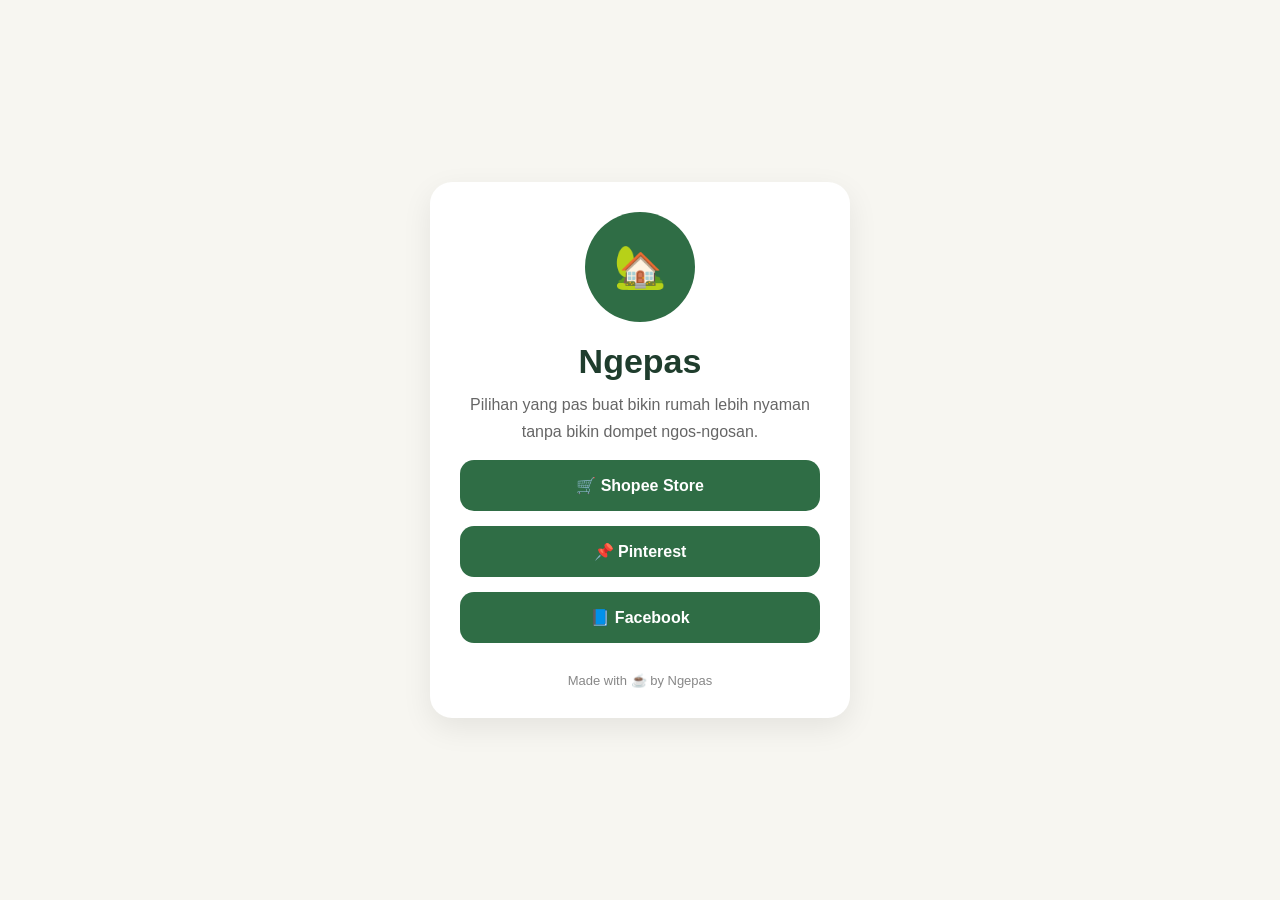
==== index.html @ 3856b137 "Create index.html" ====
<!DOCTYPE html>
<html lang="id">
<head>
<meta charset="UTF-8">
<meta name="viewport" content="width=device-width, initial-scale=1.0">
<title>Ngepas | Pilihan yang Pas</title>

<style>

*{
margin:0;
padding:0;
box-sizing:border-box;
font-family:Arial,sans-serif;
}

body{
background:#f7f6f1;
color:#1f3d2d;
display:flex;
justify-content:center;
align-items:center;
height:100vh;
}

.card{
width:92%;
max-width:420px;
background:white;
padding:30px;
border-radius:22px;
box-shadow:0 10px 30px rgba(0,0,0,.08);
text-align:center;
}

.logo{
width:110px;
height:110px;
border-radius:50%;
margin:auto;
background:#2f6d45;
display:flex;
align-items:center;
justify-content:center;
color:white;
font-size:42px;
}

h1{
margin-top:20px;
font-size:34px;
}

p{
margin-top:10px;
line-height:1.7;
color:#666;
}

.btn{
display:block;
text-decoration:none;
margin-top:15px;
padding:16px;
border-radius:14px;
font-weight:bold;
background:#2f6d45;
color:white;
transition:.2s;
}

.btn:hover{
transform:translateY(-2px);
}

.footer{
margin-top:30px;
font-size:13px;
color:#888;
}

</style>

</head>

<body>

<div class="card">

<div class="logo">
🏡
</div>

<h1>Ngepas</h1>

<p>
Pilihan yang pas buat bikin rumah lebih nyaman tanpa bikin dompet ngos-ngosan.
</p>

<a class="btn" href="#">
🛒 Shopee Store
</a>

<a class="btn" href="#">
📌 Pinterest
</a>

<a class="btn" href="#">
📘 Facebook
</a>

<div class="footer">
Made with ☕ by Ngepas
</div>

</div>

</body>
</html>
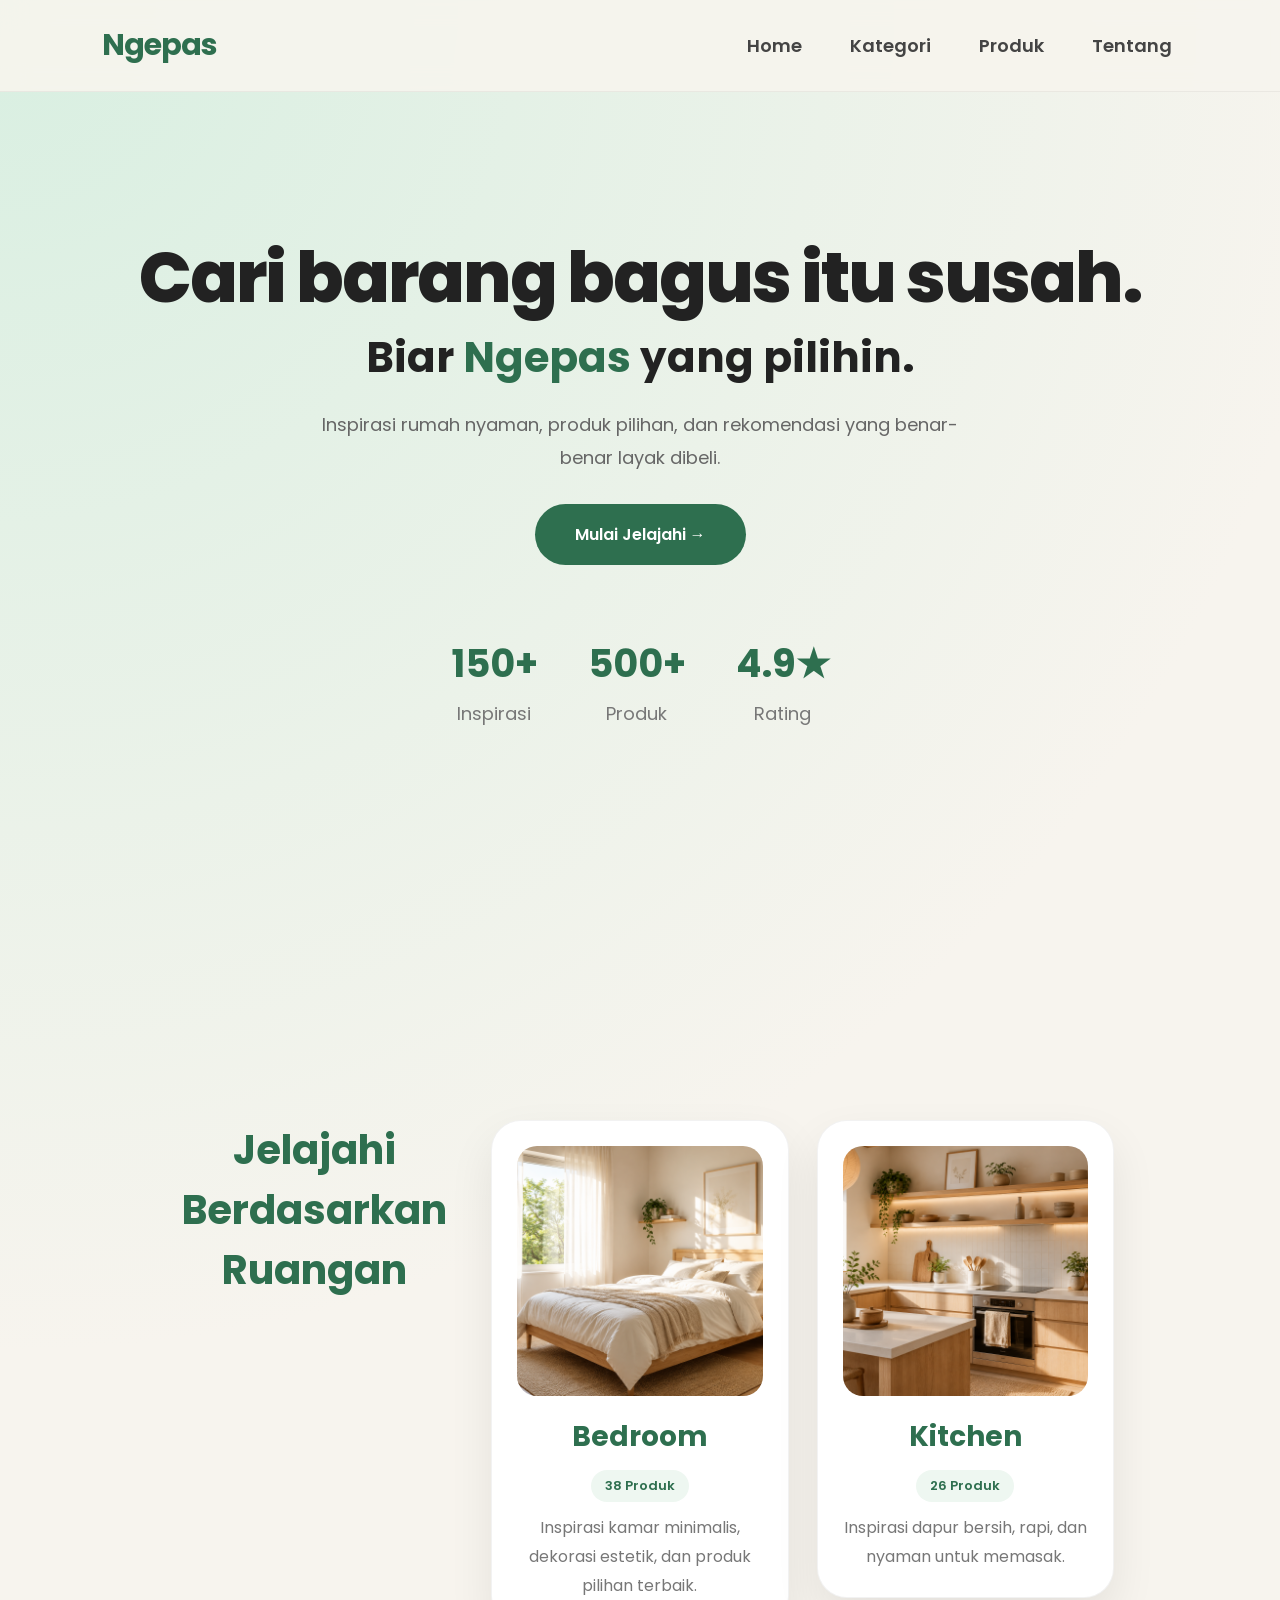
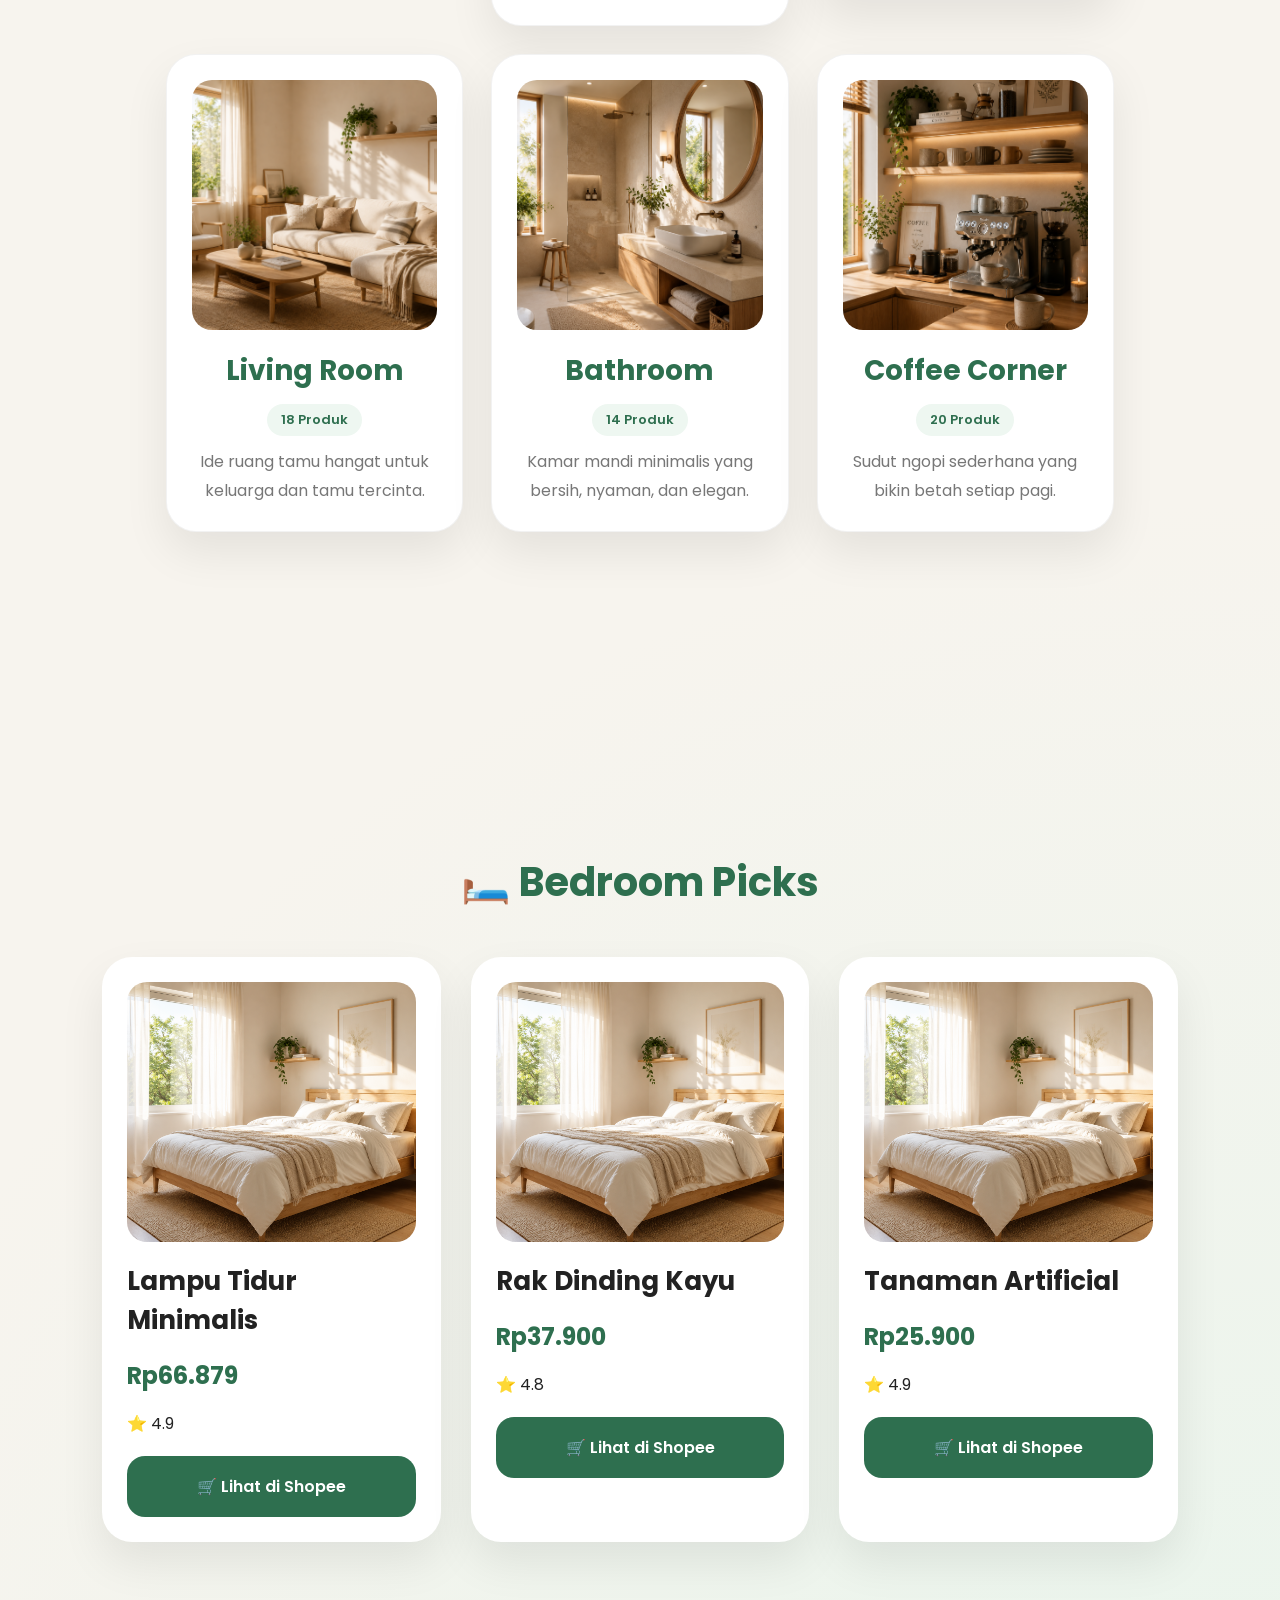
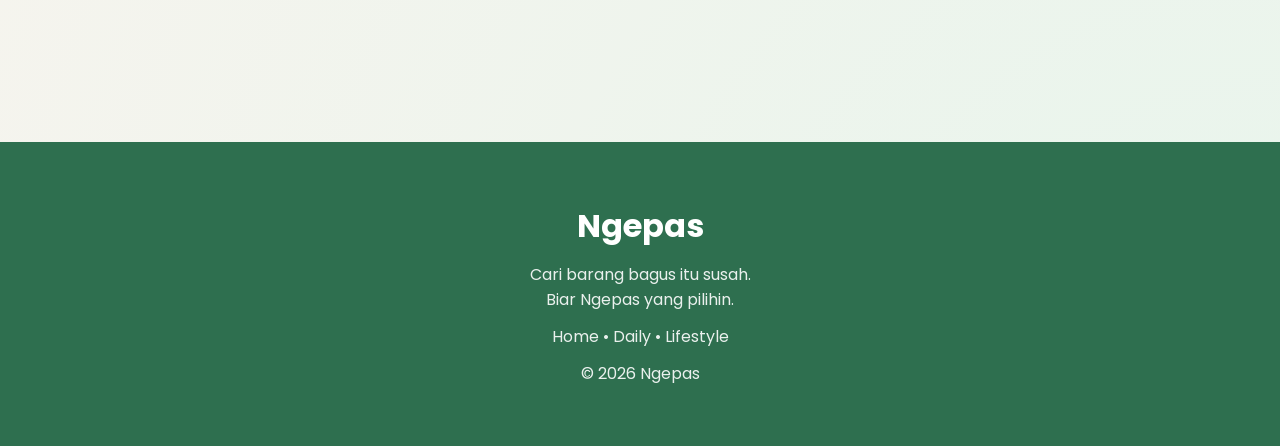
==== commit 86057fc3: "Initial commit" ====
--- a/index.html
+++ b/index.html
@@ -1,119 +1,375 @@
 <!DOCTYPE html>
 <html lang="id">
+
+<!--==================================================
+ Project : Ngepas
+ Version : 1.0
+ Status  : Checkpoint
+ Author  : Muhammad Abdul Chakim & ChatGPT
+===================================================-->
+
 <head>
-<meta charset="UTF-8">
-<meta name="viewport" content="width=device-width, initial-scale=1.0">
-<title>Ngepas | Pilihan yang Pas</title>
-
-<style>
-
-*{
-margin:0;
-padding:0;
-box-sizing:border-box;
-font-family:Arial,sans-serif;
-}
-
-body{
-background:#f7f6f1;
-color:#1f3d2d;
-display:flex;
-justify-content:center;
-align-items:center;
-height:100vh;
-}
-
-.card{
-width:92%;
-max-width:420px;
-background:white;
-padding:30px;
-border-radius:22px;
-box-shadow:0 10px 30px rgba(0,0,0,.08);
-text-align:center;
-}
-
-.logo{
-width:110px;
-height:110px;
-border-radius:50%;
-margin:auto;
-background:#2f6d45;
-display:flex;
-align-items:center;
-justify-content:center;
-color:white;
-font-size:42px;
-}
-
-h1{
-margin-top:20px;
-font-size:34px;
-}
-
-p{
-margin-top:10px;
-line-height:1.7;
-color:#666;
-}
-
-.btn{
-display:block;
-text-decoration:none;
-margin-top:15px;
-padding:16px;
-border-radius:14px;
-font-weight:bold;
-background:#2f6d45;
-color:white;
-transition:.2s;
-}
-
-.btn:hover{
-transform:translateY(-2px);
-}
-
-.footer{
-margin-top:30px;
-font-size:13px;
-color:#888;
-}
-
-</style>
+
+    <!-- Meta -->
+    <meta charset="UTF-8">
+    <meta name="viewport" content="width=device-width, initial-scale=1.0">
+
+    <!-- SEO -->
+    <meta name="description"
+        content="Inspirasi rumah nyaman, produk pilihan, dan rekomendasi terbaik untuk Home, Daily & Lifestyle.">
+
+    <meta name="theme-color" content="#2E6F4F">
+
+    <title>Ngepas | Home • Daily • Lifestyle</title>
+
+    <!-- Google Font -->
+    <link rel="preconnect" href="https://fonts.googleapis.com">
+
+    <link rel="preconnect" href="https://fonts.gstatic.com" crossorigin>
+
+    <link href="https://fonts.googleapis.com/css2?family=Poppins:wght@300;400;500;600;700;800&display=swap"
+        rel="stylesheet">
+
+    <!-- CSS -->
+    <link rel="stylesheet" href="style.css">
 
 </head>
 
 <body>
 
-<div class="card">
-
-<div class="logo">
-🏡
-</div>
-
-<h1>Ngepas</h1>
-
-<p>
-Pilihan yang pas buat bikin rumah lebih nyaman tanpa bikin dompet ngos-ngosan.
-</p>
-
-<a class="btn" href="#">
-🛒 Shopee Store
-</a>
-
-<a class="btn" href="#">
-📌 Pinterest
-</a>
-
-<a class="btn" href="#">
-📘 Facebook
-</a>
-
-<div class="footer">
-Made with ☕ by Ngepas
-</div>
-
-</div>
+<!--==================================================
+ HEADER
+===================================================-->
+
+<header>
+
+    <div class="logo">
+        Ngepas
+    </div>
+
+    <nav>
+
+        <a href="#">Home</a>
+
+        <a href="#preview">Kategori</a>
+
+        <a href="#bedroom-products">Produk</a>
+
+        <a href="#footer">Tentang</a>
+
+    </nav>
+
+</header>
+
+
+<!--==================================================
+ HERO
+===================================================-->
+
+<section class="hero">
+
+    <h1>
+        Cari barang bagus itu susah.
+    </h1>
+
+    <h2>
+        Biar <span>Ngepas</span> yang pilihin.
+    </h2>
+
+    <p>
+        Inspirasi rumah nyaman, produk pilihan,
+        dan rekomendasi yang benar-benar layak dibeli.
+    </p>
+
+    <a href="#preview" class="btn">
+        Mulai Jelajahi →
+    </a>
+
+
+    <!-- Stats -->
+
+    <div class="stats">
+
+        <div>
+
+            <h2>150+</h2>
+
+            <p>Inspirasi</p>
+
+        </div>
+
+        <div>
+
+            <h2>500+</h2>
+
+            <p>Produk</p>
+
+        </div>
+
+        <div>
+
+            <h2>4.9★</h2>
+
+            <p>Rating</p>
+
+        </div>
+
+    </div>
+
+</section>
+
+<!--==================================================
+ CATEGORY
+===================================================-->
+
+<section id="preview" class="preview">
+
+    <h2 class="section-title">
+        Jelajahi Berdasarkan Ruangan
+    </h2>
+
+    <!-- Bedroom -->
+
+    <a href="#bedroom-products" class="room-link">
+
+        <div class="room hidden" id="bedroom">
+
+            <img src="images/bedroom.png" alt="Bedroom Inspiration">
+
+            <h3>Bedroom</h3>
+
+            <span class="badge">38 Produk</span>
+
+            <p>
+                Inspirasi kamar minimalis,
+                dekorasi estetik,
+                dan produk pilihan terbaik.
+            </p>
+
+        </div>
+
+    </a>
+
+
+    <!-- Kitchen -->
+
+    <a href="#bedroom-products" class="room-link">
+
+        <div class="room hidden" id="kitchen">
+
+            <img src="images/kitchen.png" alt="Kitchen Inspiration">
+
+            <h3>Kitchen</h3>
+
+            <span class="badge">26 Produk</span>
+
+            <p>
+                Inspirasi dapur bersih,
+                rapi,
+                dan nyaman untuk memasak.
+            </p>
+
+        </div>
+
+    </a>
+
+
+    <!-- Living Room -->
+
+    <a href="#bedroom-products" class="room-link">
+
+        <div class="room hidden" id="livingroom">
+
+            <img src="images/livingroom.png" alt="Living Room Inspiration">
+
+            <h3>Living Room</h3>
+
+            <span class="badge">18 Produk</span>
+
+            <p>
+                Ide ruang tamu hangat
+                untuk keluarga
+                dan tamu tercinta.
+            </p>
+
+        </div>
+
+    </a>
+
+
+    <!-- Bathroom -->
+
+    <a href="#bedroom-products" class="room-link">
+
+        <div class="room hidden" id="bathroom">
+
+            <img src="images/bathroom.png" alt="Bathroom Inspiration">
+
+            <h3>Bathroom</h3>
+
+            <span class="badge">14 Produk</span>
+
+            <p>
+                Kamar mandi minimalis
+                yang bersih,
+                nyaman,
+                dan elegan.
+            </p>
+
+        </div>
+
+    </a>
+
+
+    <!-- Coffee Corner -->
+
+    <a href="#bedroom-products" class="room-link">
+
+        <div class="room hidden" id="coffee">
+
+            <img src="images/coffeecorner.png" alt="Coffee Corner Inspiration">
+
+            <h3>Coffee Corner</h3>
+
+            <span class="badge">20 Produk</span>
+
+            <p>
+                Sudut ngopi sederhana
+                yang bikin betah
+                setiap pagi.
+            </p>
+
+        </div>
+
+    </a>
+
+</section>
+<!--==================================================
+ BEDROOM PRODUCTS
+===================================================-->
+
+<section id="bedroom-products" class="products">
+
+    <h2 class="section-title">
+        🛏️ Bedroom Picks
+    </h2>
+
+    <div id="product-list">
+
+        <!-- Product 1 -->
+
+        <div class="product-card">
+
+            <img
+                src="images/bedroom.png"
+                alt="Lampu Tidur Minimalis">
+
+            <h3>Lampu Tidur Minimalis</h3>
+
+            <p class="price">
+                Rp66.879
+            </p>
+
+            <p>⭐ 4.9</p>
+
+            <a
+                href="https://shopee.co.id"
+                target="_blank"
+                class="buy-btn">
+
+                🛒 Lihat di Shopee
+
+            </a>
+
+        </div>
+
+
+        <!-- Product 2 -->
+
+        <div class="product-card">
+
+            <img
+                src="images/bedroom.png"
+                alt="Rak Dinding Kayu">
+
+            <h3>Rak Dinding Kayu</h3>
+
+            <p class="price">
+                Rp37.900
+            </p>
+
+            <p>⭐ 4.8</p>
+
+            <a
+                href="https://shopee.co.id"
+                target="_blank"
+                class="buy-btn">
+
+                🛒 Lihat di Shopee
+
+            </a>
+
+        </div>
+
+
+        <!-- Product 3 -->
+
+        <div class="product-card">
+
+            <img
+                src="images/bedroom.png"
+                alt="Tanaman Artificial">
+
+            <h3>Tanaman Artificial</h3>
+
+            <p class="price">
+                Rp25.900
+            </p>
+
+            <p>⭐ 4.9</p>
+
+            <a
+                href="https://shopee.co.id"
+                target="_blank"
+                class="buy-btn">
+
+                🛒 Lihat di Shopee
+
+            </a>
+
+        </div>
+
+    </div>
+
+</section>
+<!--==================================================
+ FOOTER
+===================================================-->
+
+<footer id="footer">
+
+    <h2>Ngepas</h2>
+
+    <p>
+        Cari barang bagus itu susah.
+        <br>
+        Biar Ngepas yang pilihin.
+    </p>
+
+    <p>
+        Home • Daily • Lifestyle
+    </p>
+
+    <p>
+
+        © 2026 Ngepas
+
+    </p>
+
+</footer>
+
+<script src="script.js"></script>
 
 </body>
-</html>
+
+</html>
--- a/style.css
+++ b/style.css
@@ -0,0 +1,646 @@
+/*==================================================
+ NGEPAS STYLE.CSS v1.0
+ Project : Ngepas
+ Version : 1.0
+ Author  : Akim & ChatGPT
+==================================================*/
+
+
+/*==================================================
+ 1. RESET
+==================================================*/
+
+*{
+    margin:0;
+    padding:0;
+    box-sizing:border-box;
+}
+
+html{
+    scroll-behavior:smooth;
+}
+
+body{
+    overflow-x:hidden;
+    font-family:'Poppins',sans-serif;
+    color:#222;
+    background:#F7F4EE;
+
+    background-image:
+    radial-gradient(circle at top left,#d8efe1 0%,transparent 35%),
+    radial-gradient(circle at bottom right,#e7f5ec 0%,transparent 40%);
+}
+
+
+/*==================================================
+ 2. GLOBAL
+==================================================*/
+
+img{
+    display:block;
+    max-width:100%;
+}
+
+section{
+    padding:80px 8%;
+}
+
+.section-title{
+
+    margin-bottom:45px;
+
+    text-align:center;
+
+    font-size:40px;
+
+    color:#2E6F4F;
+
+}
+
+a{
+    text-decoration:none;
+    transition:.3s ease;
+}
+
+
+/*==================================================
+ 3. HEADER
+==================================================*/
+
+header{
+
+    position:fixed;
+
+    top:0;
+    left:0;
+
+    display:flex;
+    justify-content:space-between;
+    align-items:center;
+
+    width:100%;
+
+    min-height:82px;
+
+    padding:22px 8%;
+
+    gap:20px;
+
+    background:rgba(247,244,238,.90);
+
+    backdrop-filter:blur(12px);
+
+    border-bottom:1px solid rgba(0,0,0,.05);
+
+    z-index:999;
+
+}
+
+.logo{
+
+    font-size:30px;
+
+    font-weight:700;
+
+    color:#2E6F4F;
+
+    letter-spacing:-1px;
+
+}
+
+nav{
+
+    display:flex;
+
+    gap:36px;
+
+    overflow-x:auto;
+
+    scrollbar-width:none;
+
+}
+
+nav::-webkit-scrollbar{
+
+    display:none;
+
+}
+
+nav a{
+
+    padding:10px 6px;
+
+    border-radius:10px;
+
+    color:#444;
+
+    font-size:18px;
+
+    font-weight:600;
+
+}
+
+nav a:hover{
+
+    color:#2E6F4F;
+
+    background:#eef7f1;
+
+}
+
+
+/*==================================================
+ 4. HERO
+==================================================*/
+
+.hero{
+
+    min-height:100vh;
+
+    display:flex;
+
+    flex-direction:column;
+
+    justify-content:center;
+
+    align-items:center;
+
+    text-align:center;
+
+    padding:170px 25px 100px;
+
+}
+
+.hero h1{
+
+    font-size:clamp(42px,8vw,70px);
+
+    font-weight:800;
+
+    line-height:1.1;
+
+    letter-spacing:-2px;
+
+}
+
+.hero h2{
+
+    margin-top:10px;
+
+    font-size:clamp(28px,5vw,42px);
+
+}
+
+.hero span{
+
+    color:#2E6F4F;
+
+}
+
+.hero p{
+
+    max-width:650px;
+
+    margin-top:20px;
+
+    font-size:18px;
+
+    line-height:1.8;
+
+    color:#666;
+
+}
+
+/*==================================================
+ 5. BUTTON
+==================================================*/
+
+.btn{
+
+    display:inline-block;
+
+    margin-top:30px;
+
+    padding:18px 40px;
+
+    border-radius:60px;
+
+    background:#2E6F4F;
+
+    color:#fff;
+
+    font-weight:600;
+
+    transition:.3s ease;
+
+}
+
+.btn:hover{
+
+    transform:translateY(-5px);
+
+    box-shadow:0 20px 40px rgba(46,111,79,.35);
+
+}
+
+.btn:active{
+
+    transform:scale(.97);
+
+}
+
+
+/*==================================================
+ 6. STATS
+==================================================*/
+
+.stats{
+
+    display:flex;
+
+    justify-content:center;
+
+    flex-wrap:wrap;
+
+    gap:50px;
+
+    margin-top:60px;
+
+}
+
+.stats h2{
+
+    font-size:38px;
+
+    color:#2E6F4F;
+
+}
+
+.stats p{
+
+    margin-top:6px;
+
+    color:#777;
+
+}
+
+
+/*==================================================
+ 7. CATEGORY
+==================================================*/
+
+#preview{
+
+    scroll-margin-top:120px;
+
+}
+
+.preview{
+
+    width:90%;
+
+    max-width:1200px;
+
+    margin:140px auto;
+
+    display:grid;
+
+    grid-template-columns:repeat(auto-fit,minmax(240px,1fr));
+
+    gap:28px;
+
+}
+
+.room-link{
+
+    display:block;
+
+    color:inherit;
+
+}
+
+
+/*==================================================
+ ROOM CARD
+==================================================*/
+
+.room{
+
+    background:#fff;
+
+    border:1px solid rgba(0,0,0,.05);
+
+    border-radius:30px;
+
+    padding:25px;
+
+    text-align:center;
+
+    cursor:pointer;
+
+    overflow:hidden;
+
+    box-shadow:0 20px 45px rgba(0,0,0,.08);
+
+    transition:.35s ease;
+
+}
+
+.room:hover{
+
+    transform:translateY(-10px);
+
+    border-color:#2E6F4F22;
+
+    box-shadow:0 30px 55px rgba(0,0,0,.12);
+
+}
+
+.room:active{
+
+    transform:scale(.98);
+
+}
+
+.room img{
+
+    width:100%;
+
+    height:250px;
+
+    object-fit:cover;
+
+    border-radius:20px;
+
+    transition:transform .35s ease;
+
+}
+
+.room:hover img{
+
+    transform:scale(1.05);
+
+}
+
+.room h3{
+
+    margin-top:20px;
+
+    font-size:28px;
+
+    color:#2E6F4F;
+
+}
+
+.room p{
+
+    max-width:280px;
+
+    margin:12px auto 0;
+
+    color:#777;
+
+    line-height:1.8;
+
+}
+
+/*==================================================
+ 8. PRODUCT
+==================================================*/
+
+.products{
+
+    padding:100px 8%;
+
+}
+
+#product-list{
+
+    display:grid;
+
+    grid-template-columns:repeat(auto-fit,minmax(280px,1fr));
+
+    gap:30px;
+
+}
+
+.product-card{
+
+    background:#fff;
+
+    border-radius:30px;
+
+    padding:25px;
+
+    box-shadow:0 20px 45px rgba(0,0,0,.08);
+
+    transition:.35s ease;
+
+}
+
+.product-card:hover{
+
+    transform:translateY(-8px);
+
+    box-shadow:0 30px 55px rgba(0,0,0,.12);
+
+}
+
+.product-card img{
+
+    width:100%;
+
+    height:260px;
+
+    object-fit:cover;
+
+    border-radius:20px;
+
+}
+
+.product-card h3{
+
+    margin-top:20px;
+
+    font-size:26px;
+
+}
+
+.price{
+
+    margin:18px 0;
+
+    font-size:24px;
+
+    font-weight:700;
+
+    color:#2E6F4F;
+
+}
+
+.buy-btn{
+
+    display:block;
+
+    margin-top:20px;
+
+    padding:18px;
+
+    border-radius:18px;
+
+    text-align:center;
+
+    background:#2E6F4F;
+
+    color:#fff;
+
+    font-weight:600;
+
+    transition:.3s ease;
+
+}
+
+.buy-btn:hover{
+
+    background:#24593f;
+
+    transform:translateY(-3px);
+
+}
+
+.buy-btn:active{
+
+    transform:scale(.97);
+
+}
+
+
+/*==================================================
+ 9. FOOTER
+==================================================*/
+
+footer{
+
+    margin-top:100px;
+
+    padding:60px 30px;
+
+    text-align:center;
+
+    background:#2E6F4F;
+
+    color:#fff;
+
+}
+
+footer h2{
+
+    font-size:32px;
+
+}
+
+footer p{
+
+    margin-top:12px;
+
+    opacity:.9;
+
+}
+
+
+/*==================================================
+10. ANIMATION
+==================================================*/
+
+.hidden{
+
+    opacity:0;
+
+    transform:translateY(60px);
+
+    transition:all .8s ease;
+
+}
+
+.show{
+
+    opacity:1;
+
+    transform:translateY(0);
+
+}
+
+
+/*==================================================
+11. RESPONSIVE
+==================================================*/
+
+@media(max-width:768px){
+
+    header{
+
+        padding:18px 6%;
+
+    }
+
+    .logo{
+
+        font-size:24px;
+
+    }
+
+    nav{
+
+        gap:18px;
+
+    }
+
+    nav a{
+
+        font-size:15px;
+
+    }
+
+    .hero h1{
+
+        font-size:52px;
+
+    }
+
+    .hero p{
+
+        font-size:17px;
+
+    }
+
+    .section-title{
+
+        font-size:32px;
+
+    }
+
+}
+
+/*==================================================
+ BADGE
+==================================================*/
+
+.badge{
+
+    display:inline-block;
+
+    margin-top:12px;
+
+    padding:6px 14px;
+
+    border-radius:30px;
+
+    background:#eef7f1;
+
+    color:#2E6F4F;
+
+    font-size:13px;
+
+    font-weight:600;
+
+}
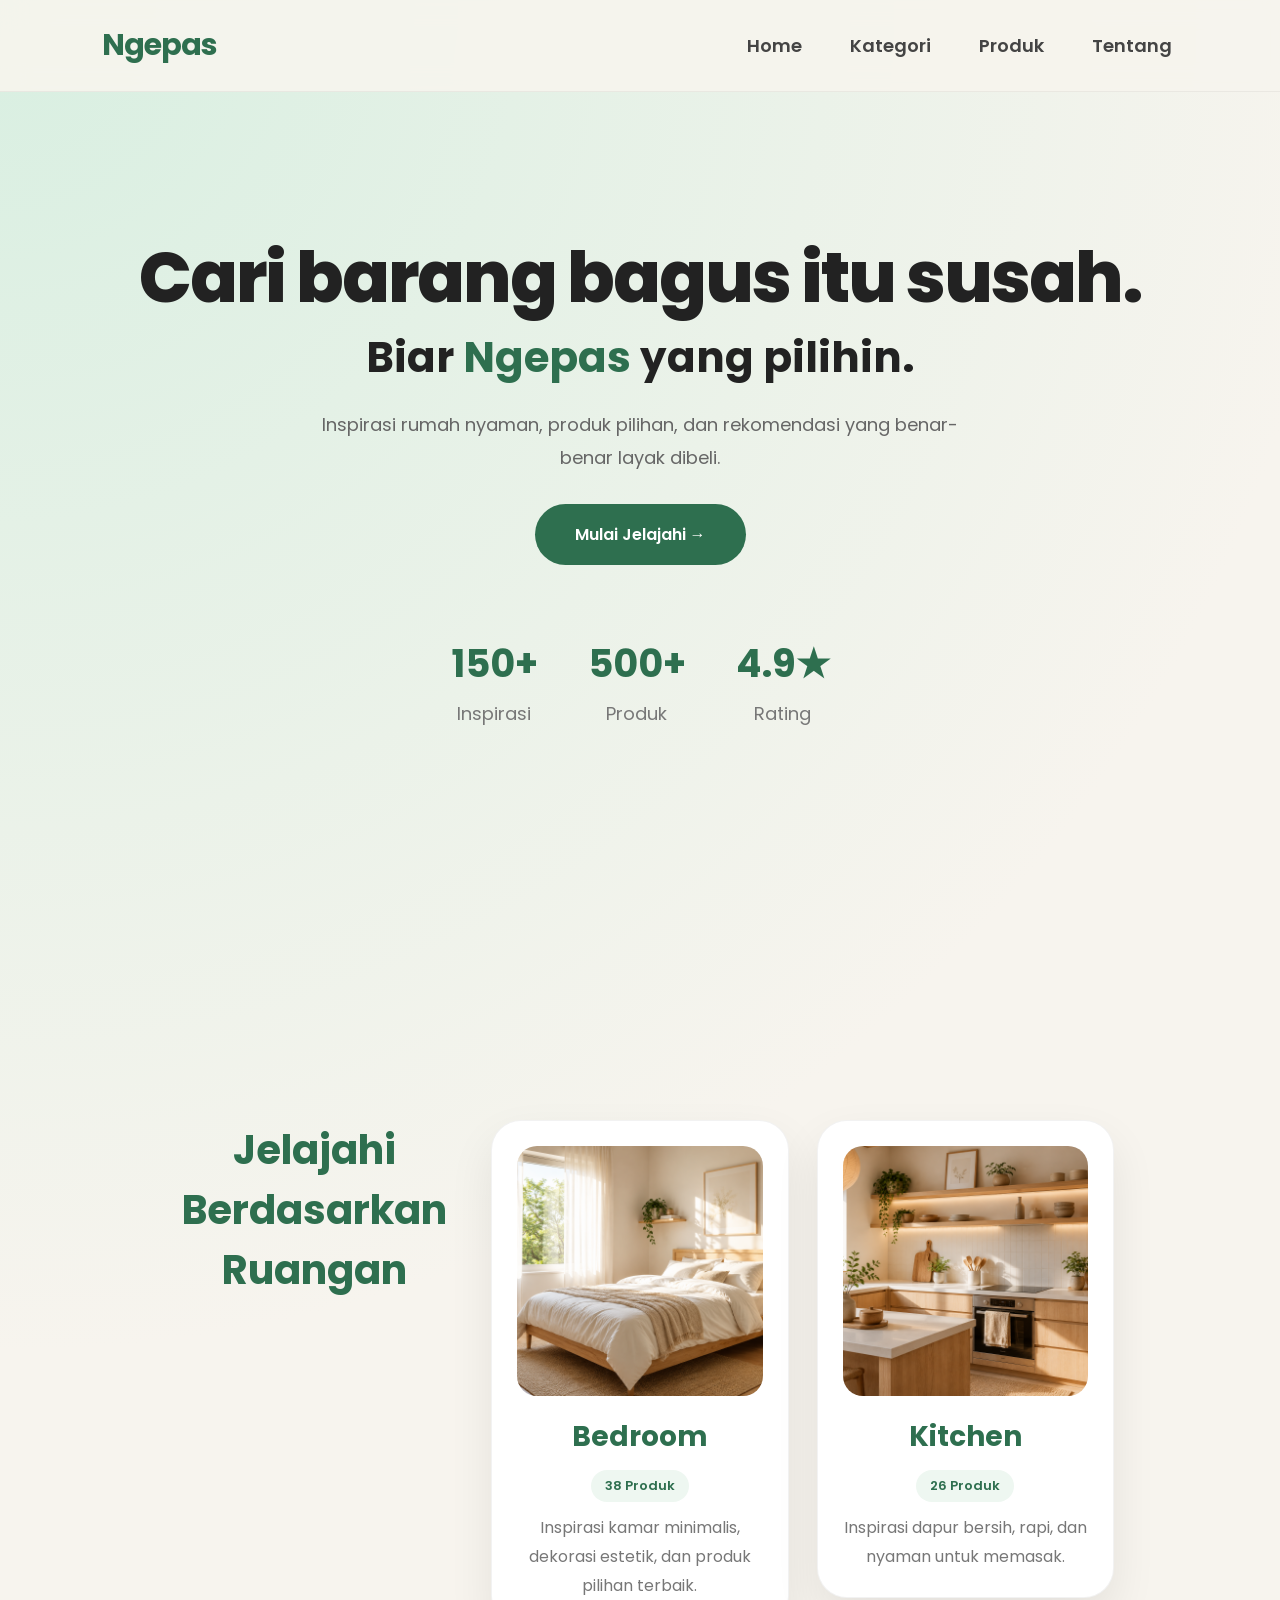
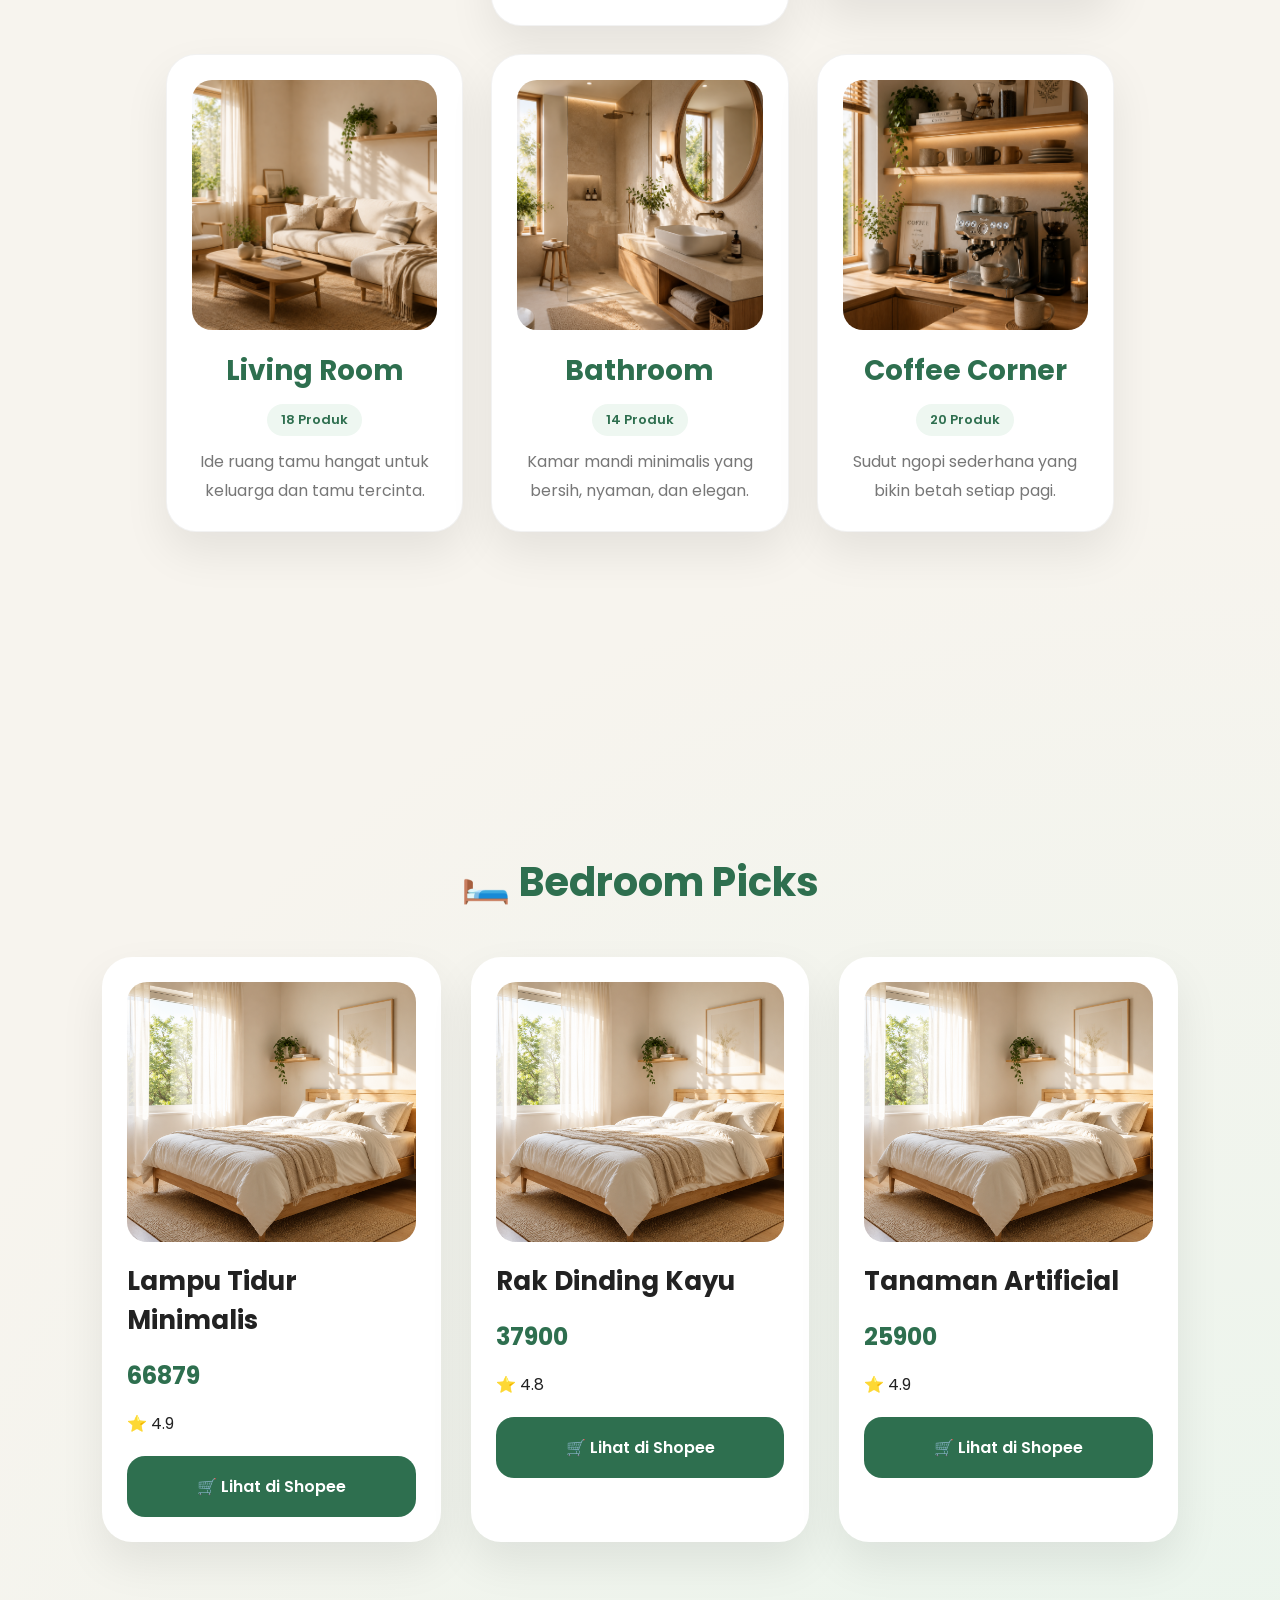
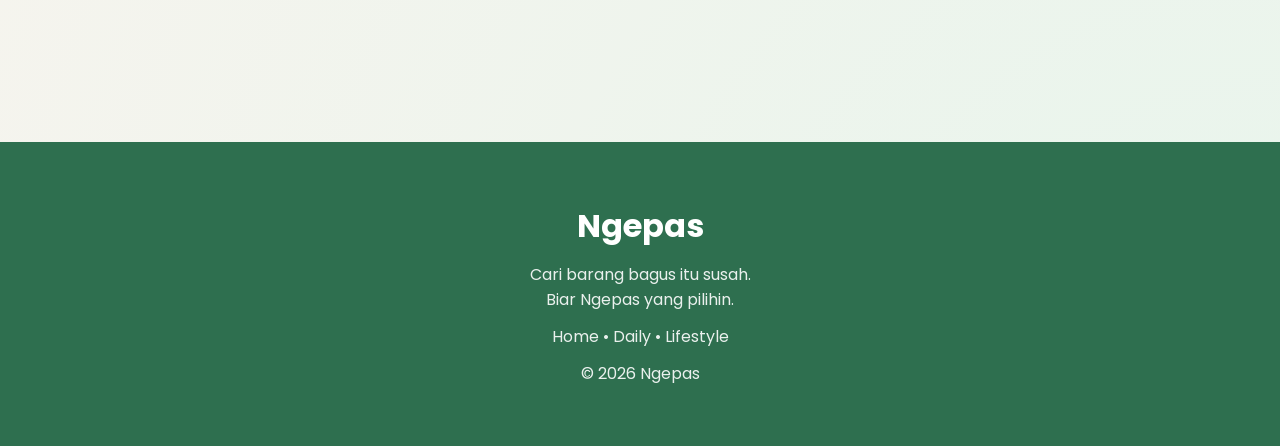
==== commit 8ffffc5a: "Dynamic product loader with JSON" ====
--- a/index.html
+++ b/index.html
@@ -245,7 +245,8 @@
 
 </section>
 <!--==================================================
- BEDROOM PRODUCTS
+ PRODUCT LIST
+ Produk dibuat otomatis dari produk.json
 ===================================================-->
 
 <section id="bedroom-products" class="products">
@@ -256,89 +257,6 @@
 
     <div id="product-list">
 
-        <!-- Product 1 -->
-
-        <div class="product-card">
-
-            <img
-                src="images/bedroom.png"
-                alt="Lampu Tidur Minimalis">
-
-            <h3>Lampu Tidur Minimalis</h3>
-
-            <p class="price">
-                Rp66.879
-            </p>
-
-            <p>⭐ 4.9</p>
-
-            <a
-                href="https://shopee.co.id"
-                target="_blank"
-                class="buy-btn">
-
-                🛒 Lihat di Shopee
-
-            </a>
-
-        </div>
-
-
-        <!-- Product 2 -->
-
-        <div class="product-card">
-
-            <img
-                src="images/bedroom.png"
-                alt="Rak Dinding Kayu">
-
-            <h3>Rak Dinding Kayu</h3>
-
-            <p class="price">
-                Rp37.900
-            </p>
-
-            <p>⭐ 4.8</p>
-
-            <a
-                href="https://shopee.co.id"
-                target="_blank"
-                class="buy-btn">
-
-                🛒 Lihat di Shopee
-
-            </a>
-
-        </div>
-
-
-        <!-- Product 3 -->
-
-        <div class="product-card">
-
-            <img
-                src="images/bedroom.png"
-                alt="Tanaman Artificial">
-
-            <h3>Tanaman Artificial</h3>
-
-            <p class="price">
-                Rp25.900
-            </p>
-
-            <p>⭐ 4.9</p>
-
-            <a
-                href="https://shopee.co.id"
-                target="_blank"
-                class="buy-btn">
-
-                🛒 Lihat di Shopee
-
-            </a>
-
-        </div>
-
     </div>
 
 </section>
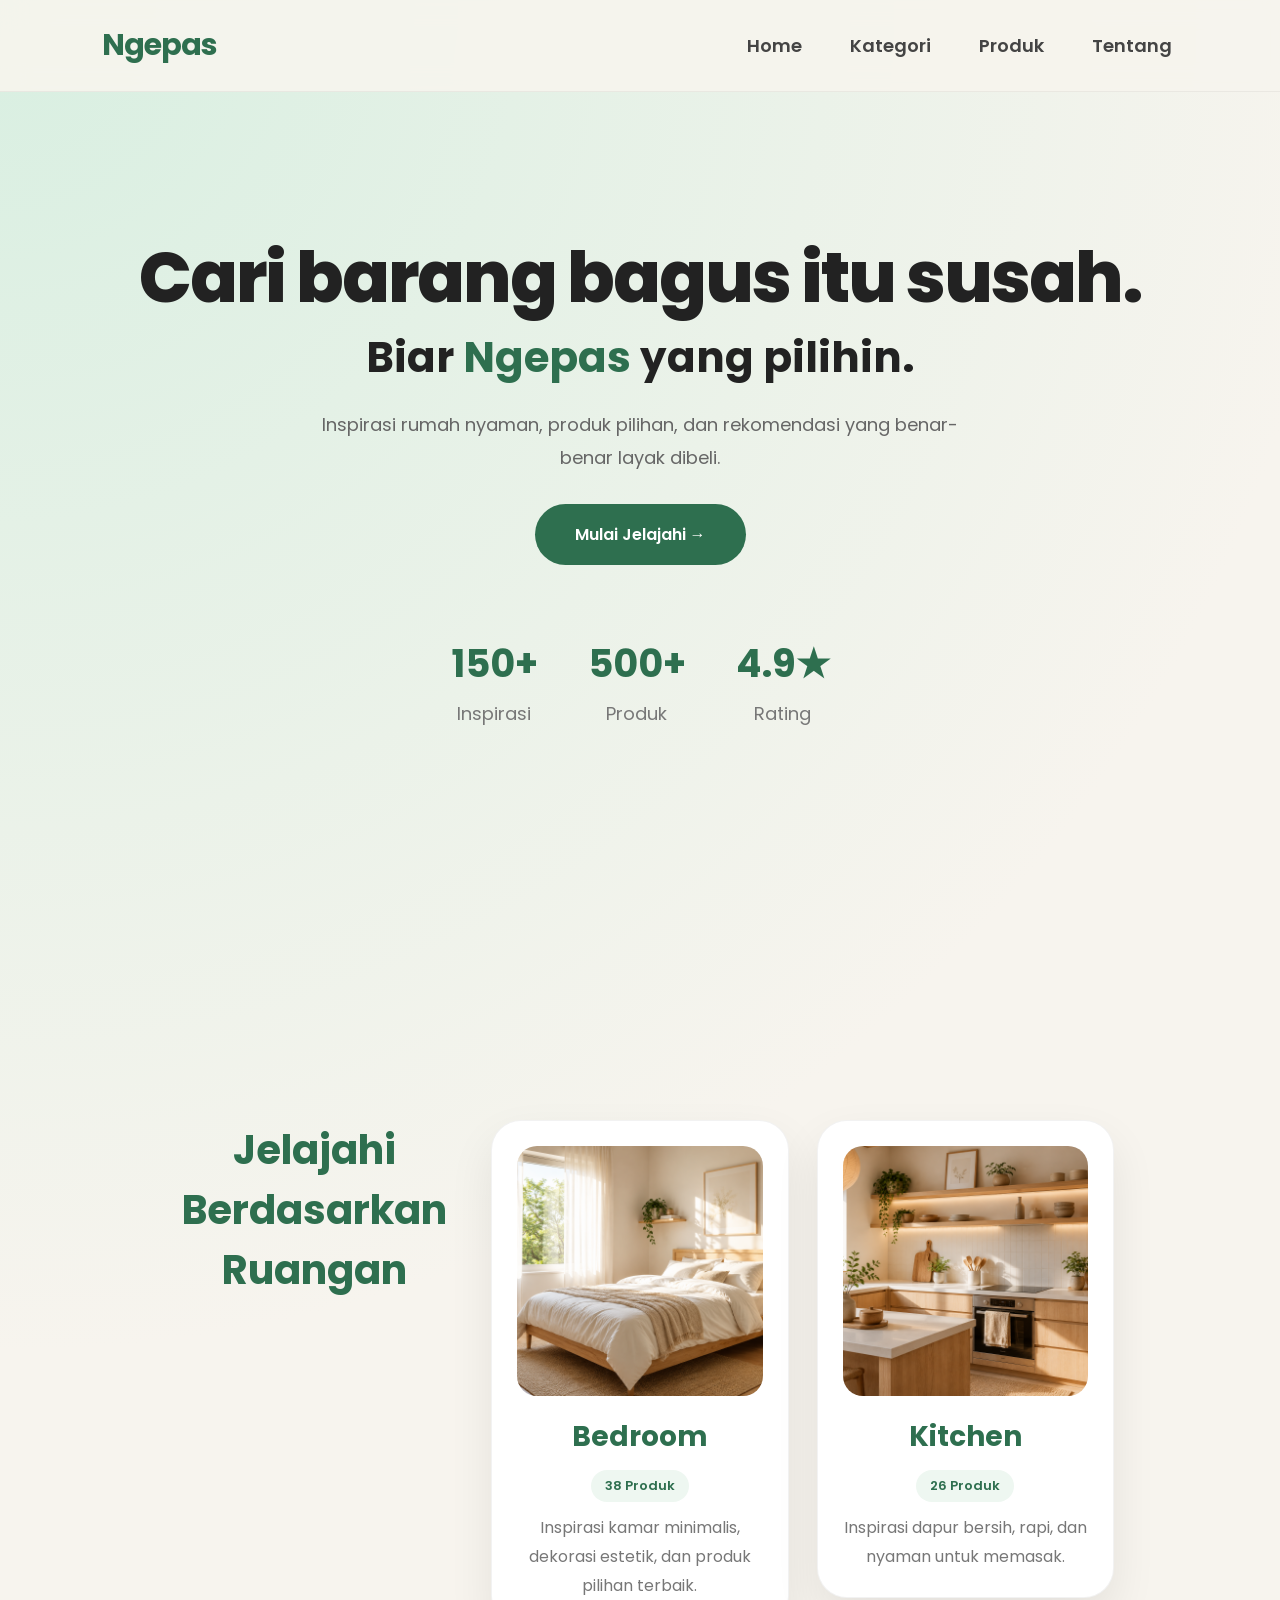
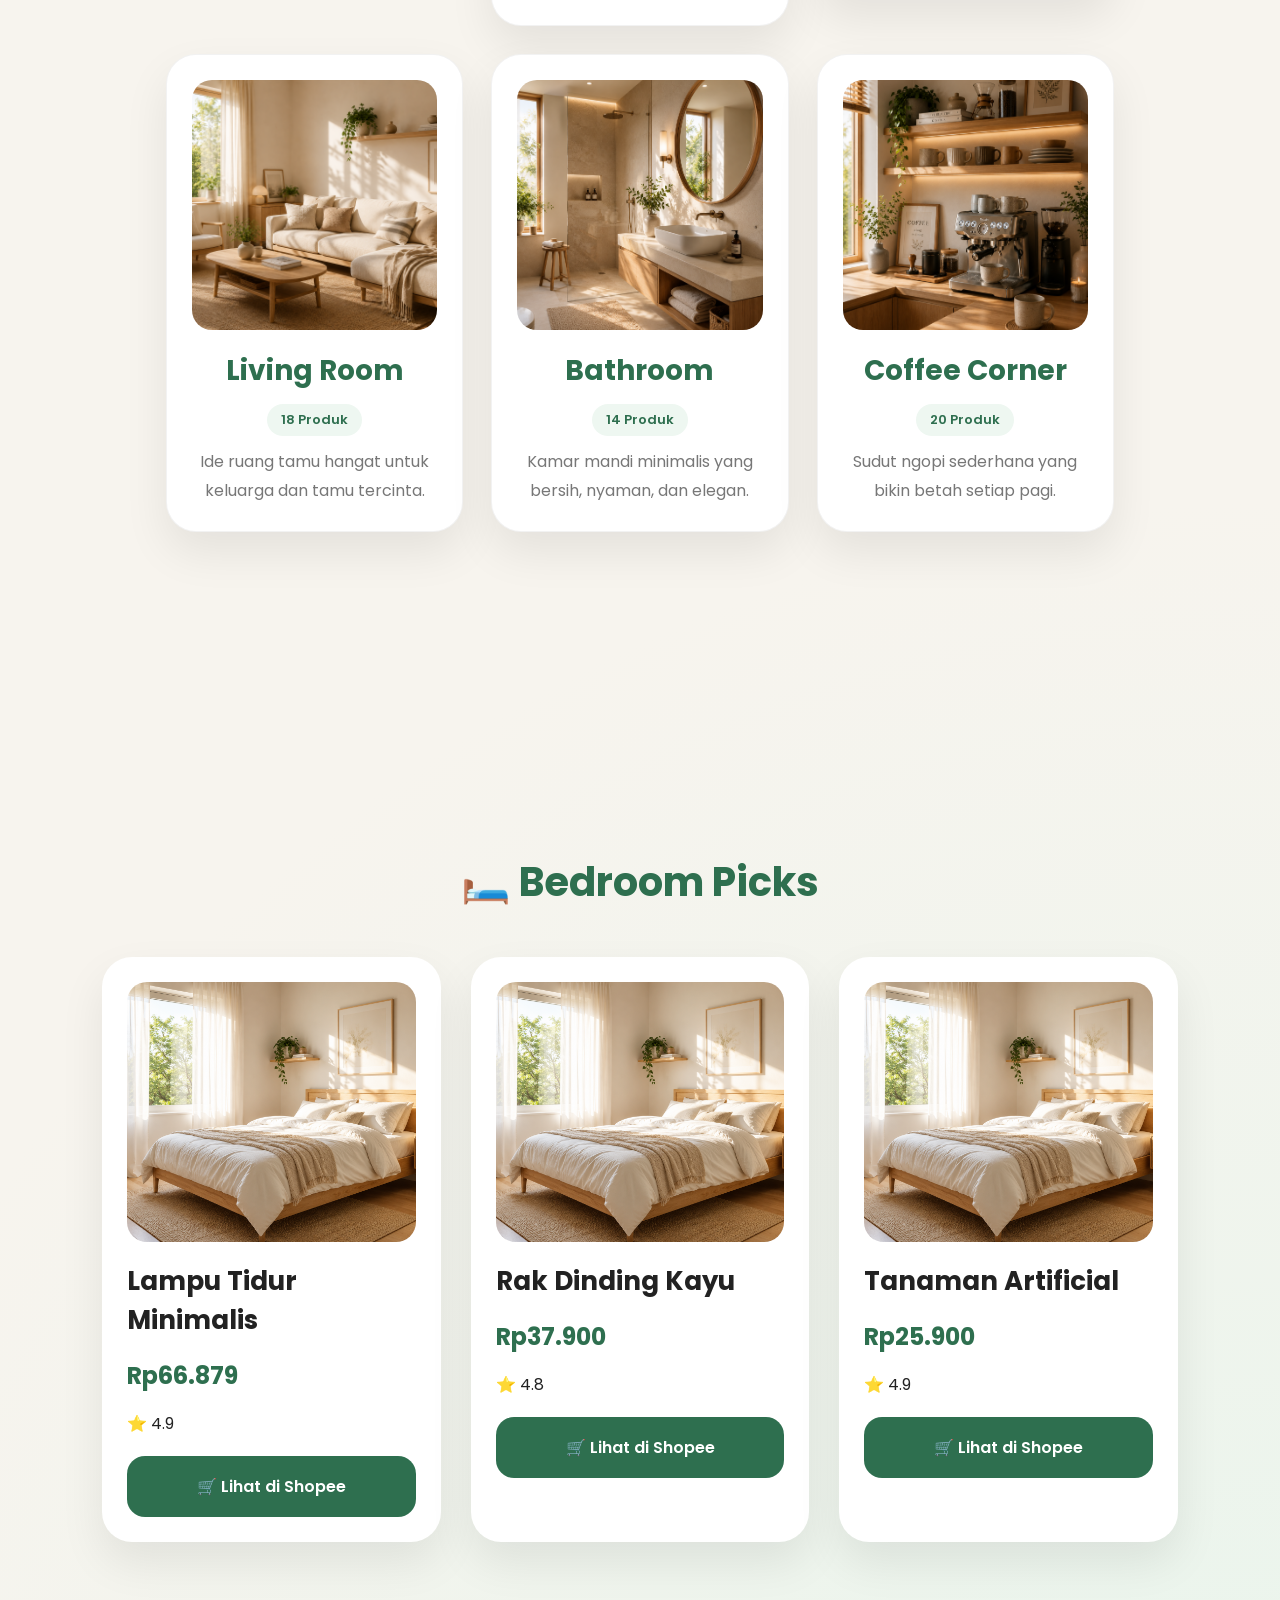
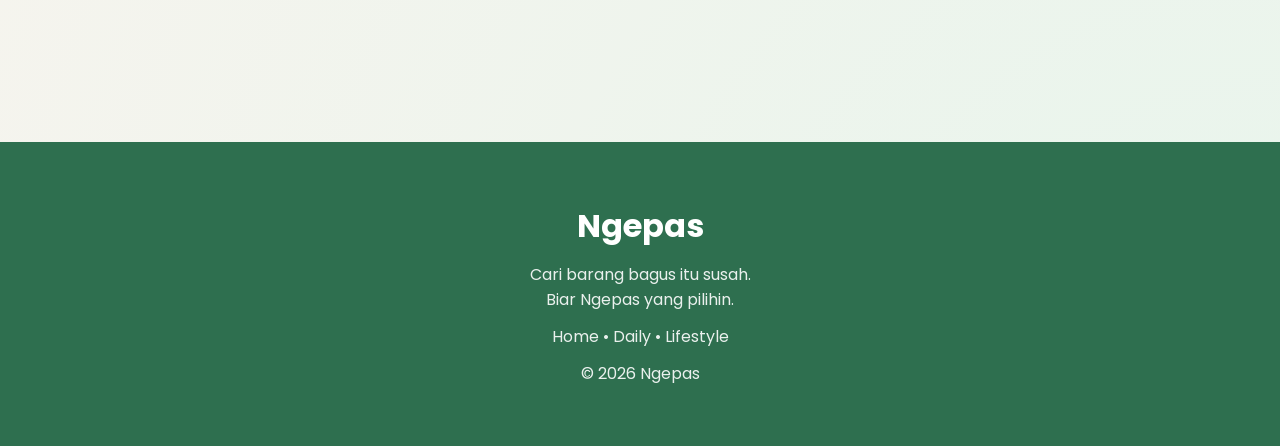
==== commit 379d0110: "refactor(css): split stylesheet into modules" ====
--- a/index.html
+++ b/index.html
@@ -31,7 +31,7 @@
         rel="stylesheet">
 
     <!-- CSS -->
-    <link rel="stylesheet" href="style.css">
+    <link rel="stylesheet" href="css/style.css">
 
 </head>
 
@@ -286,7 +286,7 @@
 
 </footer>
 
-<script src="script.js"></script>
+<script src="js/main.js"></script>
 
 </body>
 
--- a/css/style.css
+++ b/css/style.css
@@ -0,0 +1,656 @@
+/*==================================================
+ NGEPAS STYLE.CSS v1.0
+ Project : Ngepas
+ Version : 1.0
+ Author  : Akim & ChatGPT
+==================================================*/
+
+
+/*==================================================
+ 1. RESET
+==================================================*/
+
+*{
+    margin:0;
+    padding:0;
+    box-sizing:border-box;
+}
+
+html{
+    scroll-behavior:smooth;
+}
+
+body{
+    overflow-x:hidden;
+    font-family:'Poppins',sans-serif;
+    color:#222;
+    background:#F7F4EE;
+
+    background-image:
+    radial-gradient(circle at top left,#d8efe1 0%,transparent 35%),
+    radial-gradient(circle at bottom right,#e7f5ec 0%,transparent 40%);
+}
+
+
+/*==================================================
+ 2. GLOBAL
+==================================================*/
+
+img{
+    display:block;
+    max-width:100%;
+}
+
+section{
+    padding:80px 8%;
+}
+
+.section-title{
+
+    margin-bottom:45px;
+
+    text-align:center;
+
+    font-size:40px;
+
+    color:#2E6F4F;
+
+}
+
+a{
+    text-decoration:none;
+    transition:.3s ease;
+}
+
+
+/*==================================================
+ 3. HEADER
+==================================================*/
+
+header{
+
+    position:fixed;
+
+    top:0;
+    left:0;
+
+    display:flex;
+    justify-content:space-between;
+    align-items:center;
+
+    width:100%;
+
+    min-height:82px;
+
+    padding:22px 8%;
+
+    gap:20px;
+
+    background:rgba(247,244,238,.90);
+
+    backdrop-filter:blur(12px);
+
+    border-bottom:1px solid rgba(0,0,0,.05);
+
+    z-index:999;
+
+}
+
+.logo{
+
+    font-size:30px;
+
+    font-weight:700;
+
+    color:#2E6F4F;
+
+    letter-spacing:-1px;
+
+}
+
+nav{
+
+    display:flex;
+
+    gap:36px;
+
+    overflow-x:auto;
+
+    scrollbar-width:none;
+
+}
+
+nav::-webkit-scrollbar{
+
+    display:none;
+
+}
+
+nav a{
+
+    padding:10px 6px;
+
+    border-radius:10px;
+
+    color:#444;
+
+    font-size:18px;
+
+    font-weight:600;
+
+}
+
+nav a:hover{
+
+    color:#2E6F4F;
+
+    background:#eef7f1;
+
+}
+
+
+/*==================================================
+ 4. HERO
+==================================================*/
+
+.hero{
+
+    min-height:100vh;
+
+    display:flex;
+
+    flex-direction:column;
+
+    justify-content:center;
+
+    align-items:center;
+
+    text-align:center;
+
+    padding:170px 25px 100px;
+
+}
+
+.hero h1{
+
+    font-size:clamp(42px,8vw,70px);
+
+    font-weight:800;
+
+    line-height:1.1;
+
+    letter-spacing:-2px;
+
+}
+
+.hero h2{
+
+    margin-top:10px;
+
+    font-size:clamp(28px,5vw,42px);
+
+}
+
+.hero span{
+
+    color:#2E6F4F;
+
+}
+
+.hero p{
+
+    max-width:650px;
+
+    margin-top:20px;
+
+    font-size:18px;
+
+    line-height:1.8;
+
+    color:#666;
+
+}
+
+/*==================================================
+ 5. BUTTON
+==================================================*/
+
+.btn{
+
+    display:inline-block;
+
+    margin-top:30px;
+
+    padding:18px 40px;
+
+    border-radius:60px;
+
+    background:#2E6F4F;
+
+    color:#fff;
+
+    font-weight:600;
+
+    transition:.3s ease;
+
+}
+
+.btn:hover{
+
+    transform:translateY(-5px);
+
+    box-shadow:0 20px 40px rgba(46,111,79,.35);
+
+}
+
+.btn:active{
+
+    transform:scale(.97);
+
+}
+
+
+/*==================================================
+ 6. STATS
+==================================================*/
+
+.stats{
+
+    display:flex;
+
+    justify-content:center;
+
+    flex-wrap:wrap;
+
+    gap:50px;
+
+    margin-top:60px;
+
+}
+
+.stats h2{
+
+    font-size:38px;
+
+    color:#2E6F4F;
+
+}
+
+.stats p{
+
+    margin-top:6px;
+
+    color:#777;
+
+}
+
+
+/*==================================================
+ 7. CATEGORY
+==================================================*/
+
+#preview{
+
+    scroll-margin-top:120px;
+
+}
+
+.preview{
+
+    width:90%;
+
+    max-width:1200px;
+
+    margin:140px auto;
+
+    display:grid;
+
+    grid-template-columns:repeat(auto-fit,minmax(240px,1fr));
+
+    gap:28px;
+
+}
+
+.room-link{
+
+    display:block;
+
+    color:inherit;
+
+}
+
+
+/*==================================================
+ ROOM CARD
+==================================================*/
+
+.room{
+
+    background:#fff;
+
+    border:1px solid rgba(0,0,0,.05);
+
+    border-radius:30px;
+
+    padding:25px;
+
+    text-align:center;
+
+    cursor:pointer;
+
+    overflow:hidden;
+
+    box-shadow:0 20px 45px rgba(0,0,0,.08);
+
+    transition:.35s ease;
+
+}
+
+.room:hover{
+
+    transform:translateY(-10px);
+
+    border-color:#2E6F4F22;
+
+    box-shadow:0 30px 55px rgba(0,0,0,.12);
+
+}
+
+.room:active{
+
+    transform:scale(.98);
+
+}
+
+.room img{
+
+    width:100%;
+
+    height:250px;
+
+    object-fit:cover;
+
+    border-radius:20px;
+
+    transition:transform .35s ease;
+
+}
+
+.room:hover img{
+
+    transform:scale(1.05);
+
+}
+
+.room h3{
+
+    margin-top:20px;
+
+    font-size:28px;
+
+    color:#2E6F4F;
+
+}
+
+.room p{
+
+    max-width:280px;
+
+    margin:12px auto 0;
+
+    color:#777;
+
+    line-height:1.8;
+
+}
+
+/*==================================================
+ 8. PRODUCT
+==================================================*/
+
+.products{
+
+    padding:100px 8%;
+
+}
+
+#product-list{
+
+    display:grid;
+
+    grid-template-columns:repeat(auto-fit,minmax(280px,1fr));
+
+    gap:30px;
+
+}
+
+.product-card{
+
+    background:#fff;
+
+    border-radius:30px;
+
+    padding:25px;
+
+    box-shadow:0 20px 45px rgba(0,0,0,.08);
+
+    transition:.35s ease;
+
+}
+
+.product-card:hover{
+
+    transform:translateY(-8px);
+
+    box-shadow:0 30px 55px rgba(0,0,0,.12);
+
+}
+
+.product-card img{
+
+    width:100%;
+
+    height:260px;
+
+    object-fit:cover;
+
+    border-radius:20px;
+
+}
+
+.product-card h3{
+
+    margin-top:20px;
+
+    font-size:26px;
+
+}
+
+.price{
+
+    margin:18px 0;
+
+    font-size:24px;
+
+    font-weight:700;
+
+    color:#2E6F4F;
+
+}
+
+.buy-btn{
+
+    display:block;
+
+    margin-top:20px;
+
+    padding:18px;
+
+    border-radius:18px;
+
+    text-align:center;
+
+    background:#2E6F4F;
+
+    color:#fff;
+
+    font-weight:600;
+
+    transition:.3s ease;
+
+}
+
+.buy-btn:hover{
+
+    background:#24593f;
+
+    transform:translateY(-3px);
+
+}
+
+.buy-btn:active{
+
+    transform:scale(.97);
+
+}
+
+
+/*==================================================
+ 9. FOOTER
+==================================================*/
+
+footer{
+
+    margin-top:100px;
+
+    padding:60px 30px;
+
+    text-align:center;
+
+    background:#2E6F4F;
+
+    color:#fff;
+
+}
+
+footer h2{
+
+    font-size:32px;
+
+}
+
+footer p{
+
+    margin-top:12px;
+
+    opacity:.9;
+
+}
+
+
+/*==================================================
+10. ANIMATION
+==================================================*/
+
+.hidden{
+
+    opacity:0;
+
+    transform:translateY(60px);
+
+    transition:all .8s ease;
+
+}
+
+.show{
+
+    opacity:1;
+
+    transform:translateY(0);
+
+}
+
+
+/*==================================================
+11. RESPONSIVE
+==================================================*/
+
+@media(max-width:768px){
+
+    header{
+
+        padding:18px 6%;
+
+    }
+
+    .logo{
+
+        font-size:24px;
+
+    }
+
+    nav{
+
+        gap:18px;
+
+    }
+
+    nav a{
+
+        font-size:15px;
+
+    }
+
+    .hero h1{
+
+        font-size:52px;
+
+    }
+
+    .hero p{
+
+        font-size:17px;
+
+    }
+
+    .section-title{
+
+        font-size:32px;
+
+    }
+
+}
+
+/*==================================================
+ BADGE
+==================================================*/
+
+.badge{
+
+    display:inline-block;
+
+    margin-top:12px;
+
+    padding:6px 14px;
+
+    border-radius:30px;
+
+    background:#eef7f1;
+
+    color:#2E6F4F;
+
+    font-size:13px;
+
+    font-weight:600;
+
+}
+/*==================================================
+ NGEPAS STYLE.CSS
+ Main Import File
+==================================================*/
+
+@import url("main.css");
+@import url("home.css");
+@import url("category.css");
+@import url("products.css");
+@import url("responsive.css");
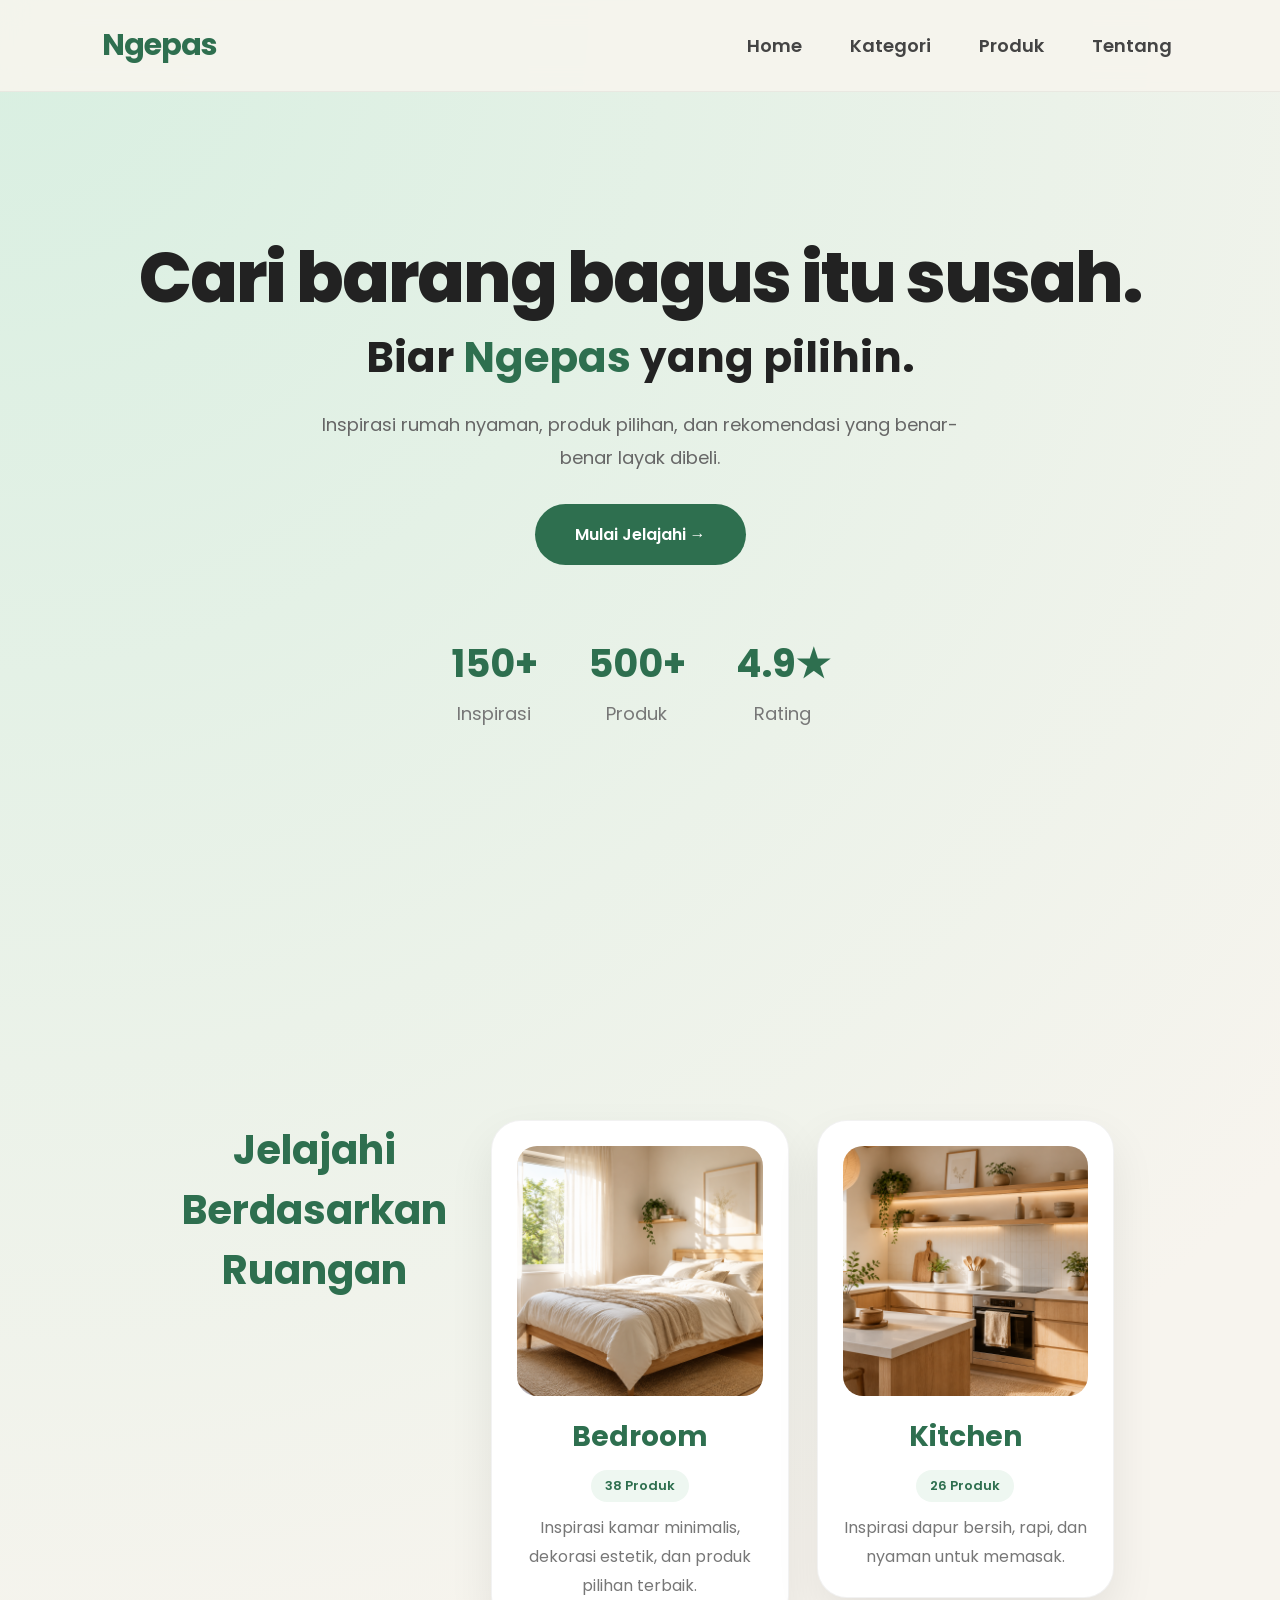
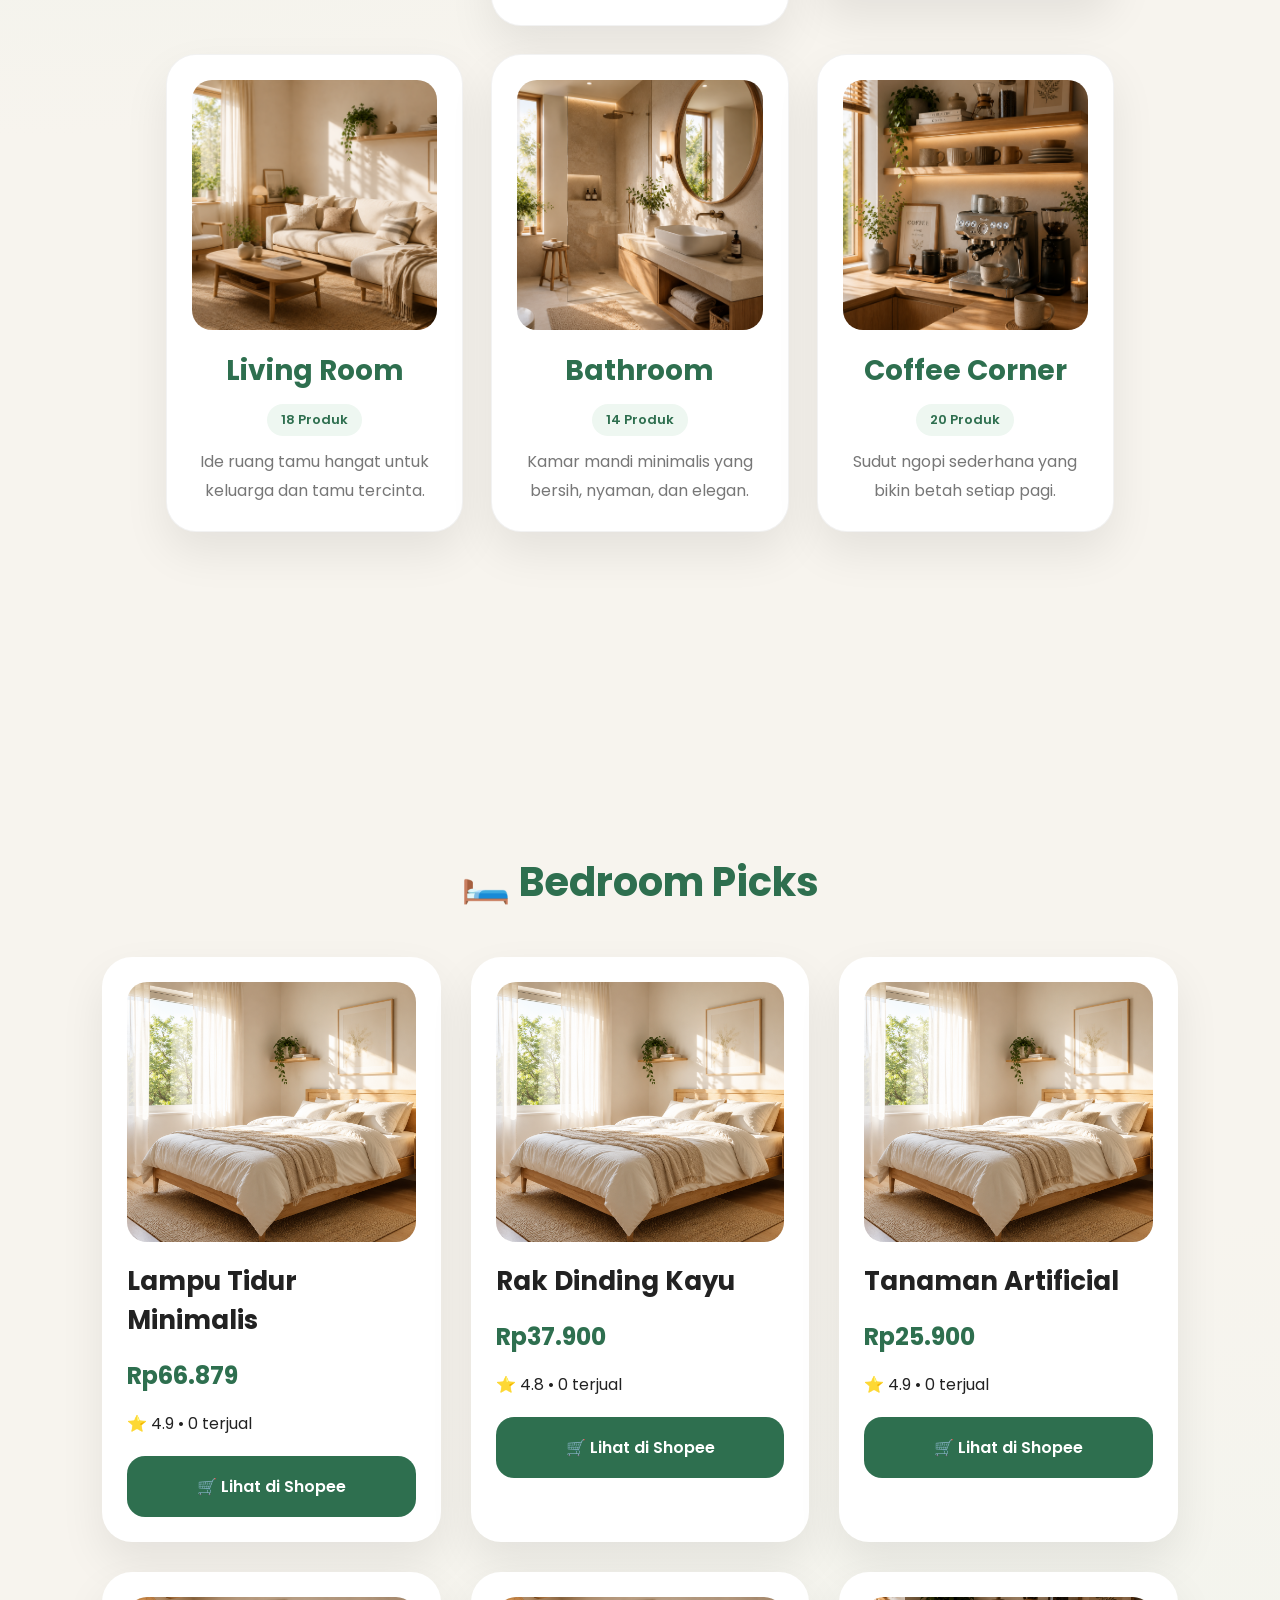
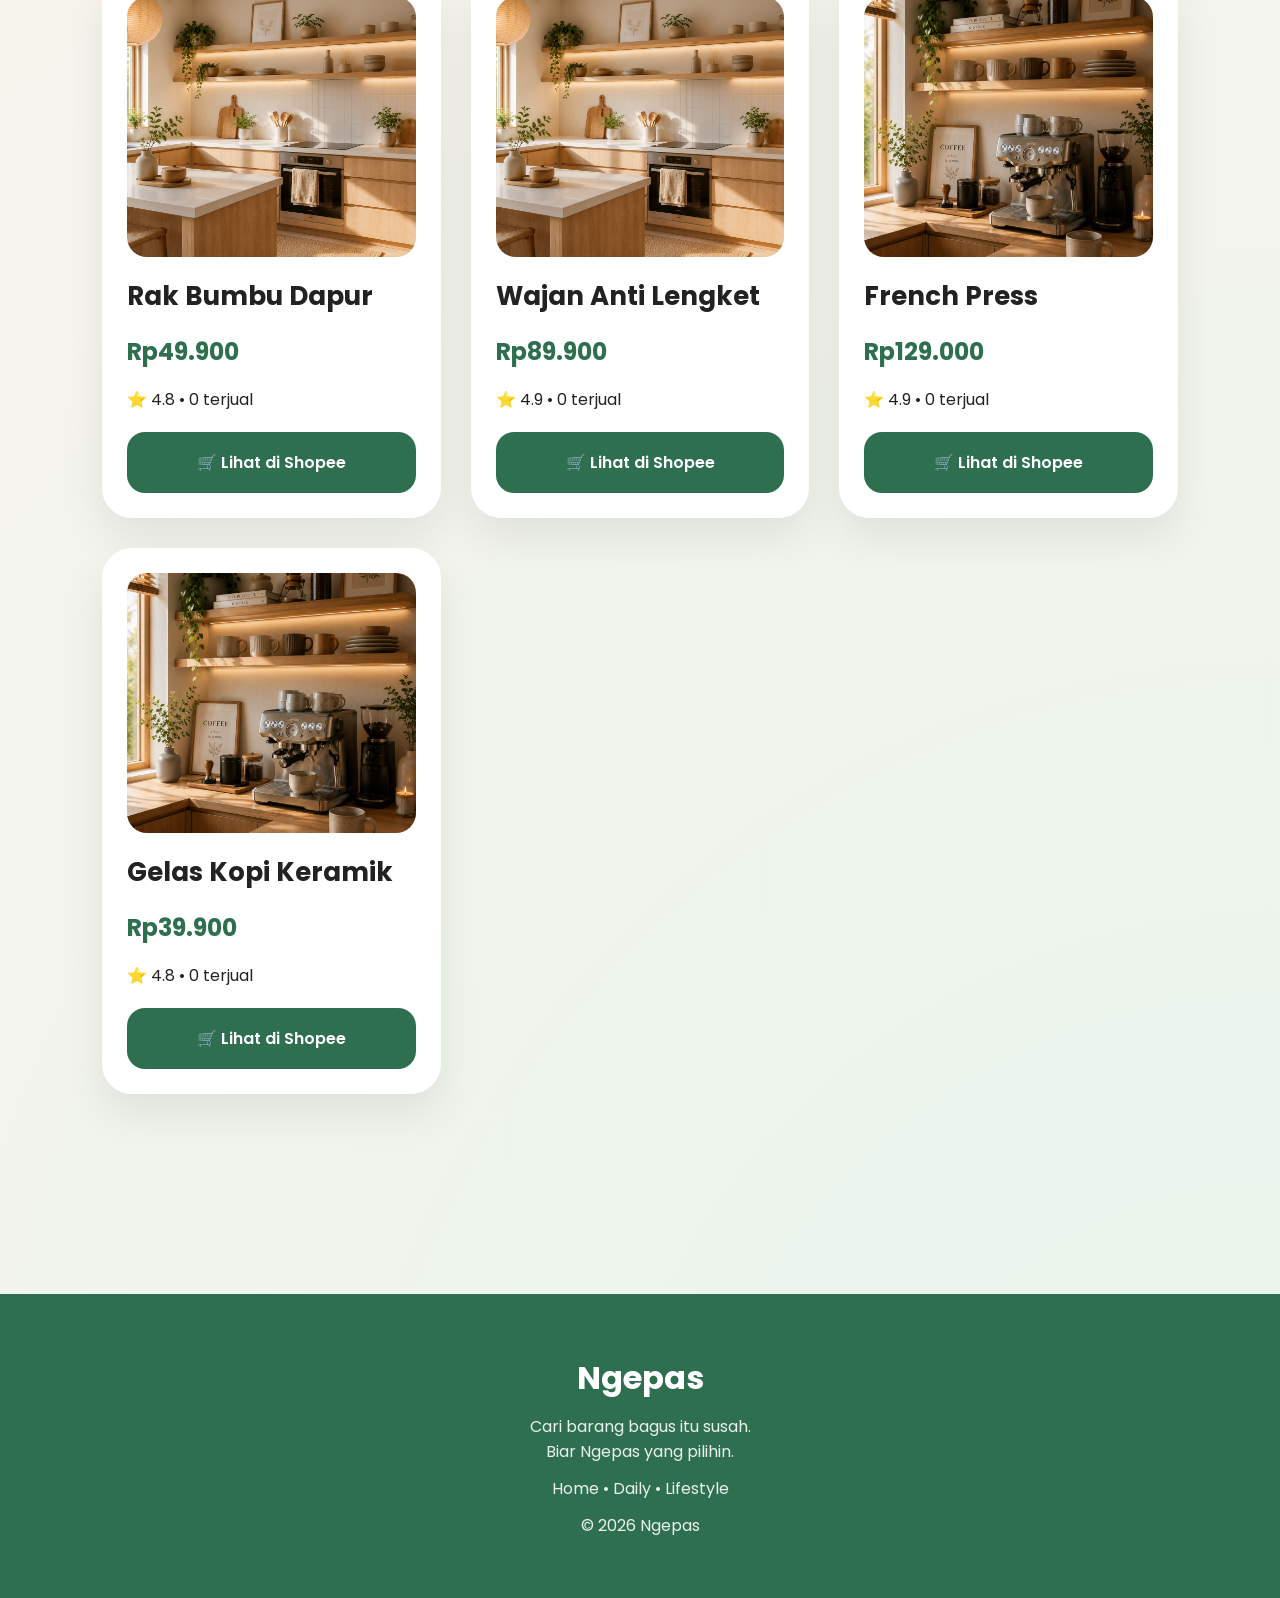
==== commit a27f2b7d: "Checkpoint 0.5 - Products Module completed" ====
--- a/index.html
+++ b/index.html
@@ -286,6 +286,8 @@
 
 </footer>
 
+<script src="js/products.js"></script>
+<script src="js/event.js"></script>
 <script src="js/main.js"></script>
 
 </body>
--- a/css/style.css
+++ b/css/style.css
@@ -5,650 +5,6 @@
  Author  : Akim & ChatGPT
 ==================================================*/
 
-
-/*==================================================
- 1. RESET
-==================================================*/
-
-*{
-    margin:0;
-    padding:0;
-    box-sizing:border-box;
-}
-
-html{
-    scroll-behavior:smooth;
-}
-
-body{
-    overflow-x:hidden;
-    font-family:'Poppins',sans-serif;
-    color:#222;
-    background:#F7F4EE;
-
-    background-image:
-    radial-gradient(circle at top left,#d8efe1 0%,transparent 35%),
-    radial-gradient(circle at bottom right,#e7f5ec 0%,transparent 40%);
-}
-
-
-/*==================================================
- 2. GLOBAL
-==================================================*/
-
-img{
-    display:block;
-    max-width:100%;
-}
-
-section{
-    padding:80px 8%;
-}
-
-.section-title{
-
-    margin-bottom:45px;
-
-    text-align:center;
-
-    font-size:40px;
-
-    color:#2E6F4F;
-
-}
-
-a{
-    text-decoration:none;
-    transition:.3s ease;
-}
-
-
-/*==================================================
- 3. HEADER
-==================================================*/
-
-header{
-
-    position:fixed;
-
-    top:0;
-    left:0;
-
-    display:flex;
-    justify-content:space-between;
-    align-items:center;
-
-    width:100%;
-
-    min-height:82px;
-
-    padding:22px 8%;
-
-    gap:20px;
-
-    background:rgba(247,244,238,.90);
-
-    backdrop-filter:blur(12px);
-
-    border-bottom:1px solid rgba(0,0,0,.05);
-
-    z-index:999;
-
-}
-
-.logo{
-
-    font-size:30px;
-
-    font-weight:700;
-
-    color:#2E6F4F;
-
-    letter-spacing:-1px;
-
-}
-
-nav{
-
-    display:flex;
-
-    gap:36px;
-
-    overflow-x:auto;
-
-    scrollbar-width:none;
-
-}
-
-nav::-webkit-scrollbar{
-
-    display:none;
-
-}
-
-nav a{
-
-    padding:10px 6px;
-
-    border-radius:10px;
-
-    color:#444;
-
-    font-size:18px;
-
-    font-weight:600;
-
-}
-
-nav a:hover{
-
-    color:#2E6F4F;
-
-    background:#eef7f1;
-
-}
-
-
-/*==================================================
- 4. HERO
-==================================================*/
-
-.hero{
-
-    min-height:100vh;
-
-    display:flex;
-
-    flex-direction:column;
-
-    justify-content:center;
-
-    align-items:center;
-
-    text-align:center;
-
-    padding:170px 25px 100px;
-
-}
-
-.hero h1{
-
-    font-size:clamp(42px,8vw,70px);
-
-    font-weight:800;
-
-    line-height:1.1;
-
-    letter-spacing:-2px;
-
-}
-
-.hero h2{
-
-    margin-top:10px;
-
-    font-size:clamp(28px,5vw,42px);
-
-}
-
-.hero span{
-
-    color:#2E6F4F;
-
-}
-
-.hero p{
-
-    max-width:650px;
-
-    margin-top:20px;
-
-    font-size:18px;
-
-    line-height:1.8;
-
-    color:#666;
-
-}
-
-/*==================================================
- 5. BUTTON
-==================================================*/
-
-.btn{
-
-    display:inline-block;
-
-    margin-top:30px;
-
-    padding:18px 40px;
-
-    border-radius:60px;
-
-    background:#2E6F4F;
-
-    color:#fff;
-
-    font-weight:600;
-
-    transition:.3s ease;
-
-}
-
-.btn:hover{
-
-    transform:translateY(-5px);
-
-    box-shadow:0 20px 40px rgba(46,111,79,.35);
-
-}
-
-.btn:active{
-
-    transform:scale(.97);
-
-}
-
-
-/*==================================================
- 6. STATS
-==================================================*/
-
-.stats{
-
-    display:flex;
-
-    justify-content:center;
-
-    flex-wrap:wrap;
-
-    gap:50px;
-
-    margin-top:60px;
-
-}
-
-.stats h2{
-
-    font-size:38px;
-
-    color:#2E6F4F;
-
-}
-
-.stats p{
-
-    margin-top:6px;
-
-    color:#777;
-
-}
-
-
-/*==================================================
- 7. CATEGORY
-==================================================*/
-
-#preview{
-
-    scroll-margin-top:120px;
-
-}
-
-.preview{
-
-    width:90%;
-
-    max-width:1200px;
-
-    margin:140px auto;
-
-    display:grid;
-
-    grid-template-columns:repeat(auto-fit,minmax(240px,1fr));
-
-    gap:28px;
-
-}
-
-.room-link{
-
-    display:block;
-
-    color:inherit;
-
-}
-
-
-/*==================================================
- ROOM CARD
-==================================================*/
-
-.room{
-
-    background:#fff;
-
-    border:1px solid rgba(0,0,0,.05);
-
-    border-radius:30px;
-
-    padding:25px;
-
-    text-align:center;
-
-    cursor:pointer;
-
-    overflow:hidden;
-
-    box-shadow:0 20px 45px rgba(0,0,0,.08);
-
-    transition:.35s ease;
-
-}
-
-.room:hover{
-
-    transform:translateY(-10px);
-
-    border-color:#2E6F4F22;
-
-    box-shadow:0 30px 55px rgba(0,0,0,.12);
-
-}
-
-.room:active{
-
-    transform:scale(.98);
-
-}
-
-.room img{
-
-    width:100%;
-
-    height:250px;
-
-    object-fit:cover;
-
-    border-radius:20px;
-
-    transition:transform .35s ease;
-
-}
-
-.room:hover img{
-
-    transform:scale(1.05);
-
-}
-
-.room h3{
-
-    margin-top:20px;
-
-    font-size:28px;
-
-    color:#2E6F4F;
-
-}
-
-.room p{
-
-    max-width:280px;
-
-    margin:12px auto 0;
-
-    color:#777;
-
-    line-height:1.8;
-
-}
-
-/*==================================================
- 8. PRODUCT
-==================================================*/
-
-.products{
-
-    padding:100px 8%;
-
-}
-
-#product-list{
-
-    display:grid;
-
-    grid-template-columns:repeat(auto-fit,minmax(280px,1fr));
-
-    gap:30px;
-
-}
-
-.product-card{
-
-    background:#fff;
-
-    border-radius:30px;
-
-    padding:25px;
-
-    box-shadow:0 20px 45px rgba(0,0,0,.08);
-
-    transition:.35s ease;
-
-}
-
-.product-card:hover{
-
-    transform:translateY(-8px);
-
-    box-shadow:0 30px 55px rgba(0,0,0,.12);
-
-}
-
-.product-card img{
-
-    width:100%;
-
-    height:260px;
-
-    object-fit:cover;
-
-    border-radius:20px;
-
-}
-
-.product-card h3{
-
-    margin-top:20px;
-
-    font-size:26px;
-
-}
-
-.price{
-
-    margin:18px 0;
-
-    font-size:24px;
-
-    font-weight:700;
-
-    color:#2E6F4F;
-
-}
-
-.buy-btn{
-
-    display:block;
-
-    margin-top:20px;
-
-    padding:18px;
-
-    border-radius:18px;
-
-    text-align:center;
-
-    background:#2E6F4F;
-
-    color:#fff;
-
-    font-weight:600;
-
-    transition:.3s ease;
-
-}
-
-.buy-btn:hover{
-
-    background:#24593f;
-
-    transform:translateY(-3px);
-
-}
-
-.buy-btn:active{
-
-    transform:scale(.97);
-
-}
-
-
-/*==================================================
- 9. FOOTER
-==================================================*/
-
-footer{
-
-    margin-top:100px;
-
-    padding:60px 30px;
-
-    text-align:center;
-
-    background:#2E6F4F;
-
-    color:#fff;
-
-}
-
-footer h2{
-
-    font-size:32px;
-
-}
-
-footer p{
-
-    margin-top:12px;
-
-    opacity:.9;
-
-}
-
-
-/*==================================================
-10. ANIMATION
-==================================================*/
-
-.hidden{
-
-    opacity:0;
-
-    transform:translateY(60px);
-
-    transition:all .8s ease;
-
-}
-
-.show{
-
-    opacity:1;
-
-    transform:translateY(0);
-
-}
-
-
-/*==================================================
-11. RESPONSIVE
-==================================================*/
-
-@media(max-width:768px){
-
-    header{
-
-        padding:18px 6%;
-
-    }
-
-    .logo{
-
-        font-size:24px;
-
-    }
-
-    nav{
-
-        gap:18px;
-
-    }
-
-    nav a{
-
-        font-size:15px;
-
-    }
-
-    .hero h1{
-
-        font-size:52px;
-
-    }
-
-    .hero p{
-
-        font-size:17px;
-
-    }
-
-    .section-title{
-
-        font-size:32px;
-
-    }
-
-}
-
-/*==================================================
- BADGE
-==================================================*/
-
-.badge{
-
-    display:inline-block;
-
-    margin-top:12px;
-
-    padding:6px 14px;
-
-    border-radius:30px;
-
-    background:#eef7f1;
-
-    color:#2E6F4F;
-
-    font-size:13px;
-
-    font-weight:600;
-
-}
-/*==================================================
- NGEPAS STYLE.CSS
- Main Import File
-==================================================*/
-
 @import url("main.css");
 @import url("home.css");
 @import url("category.css");
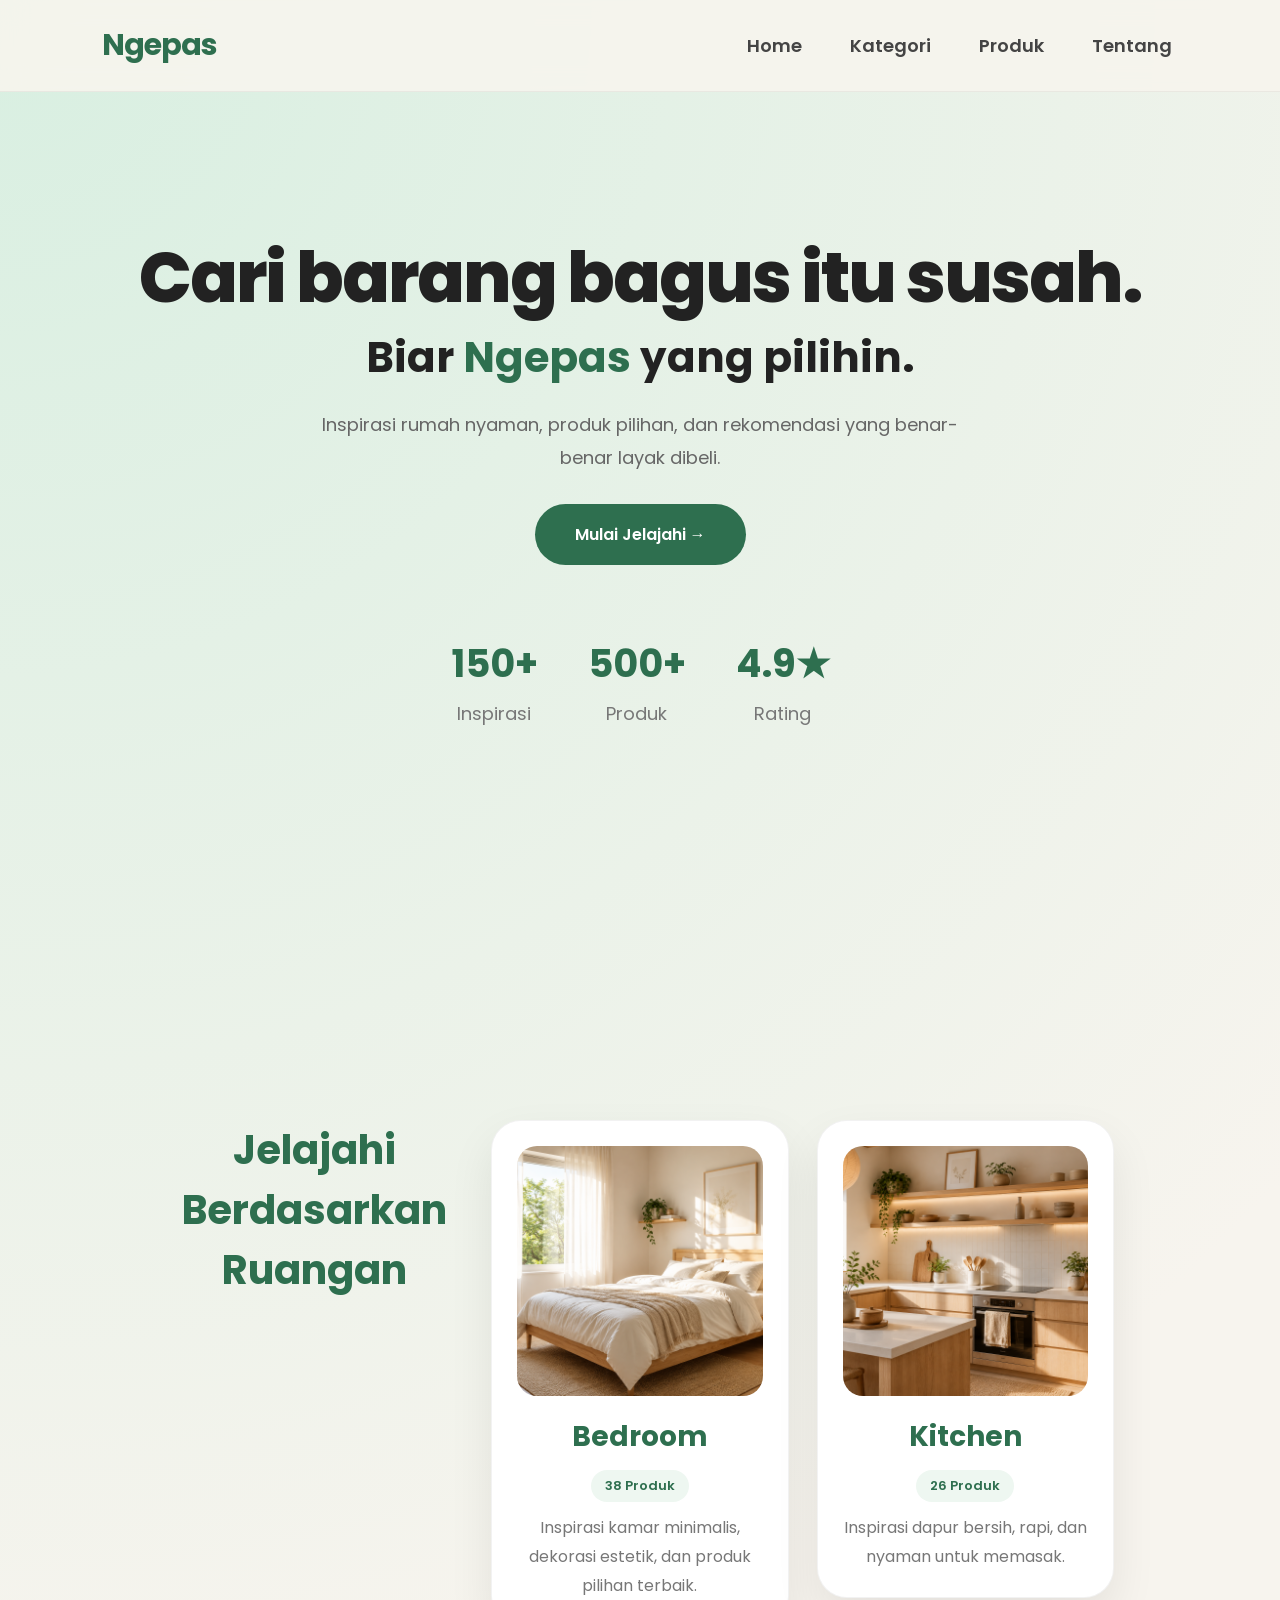
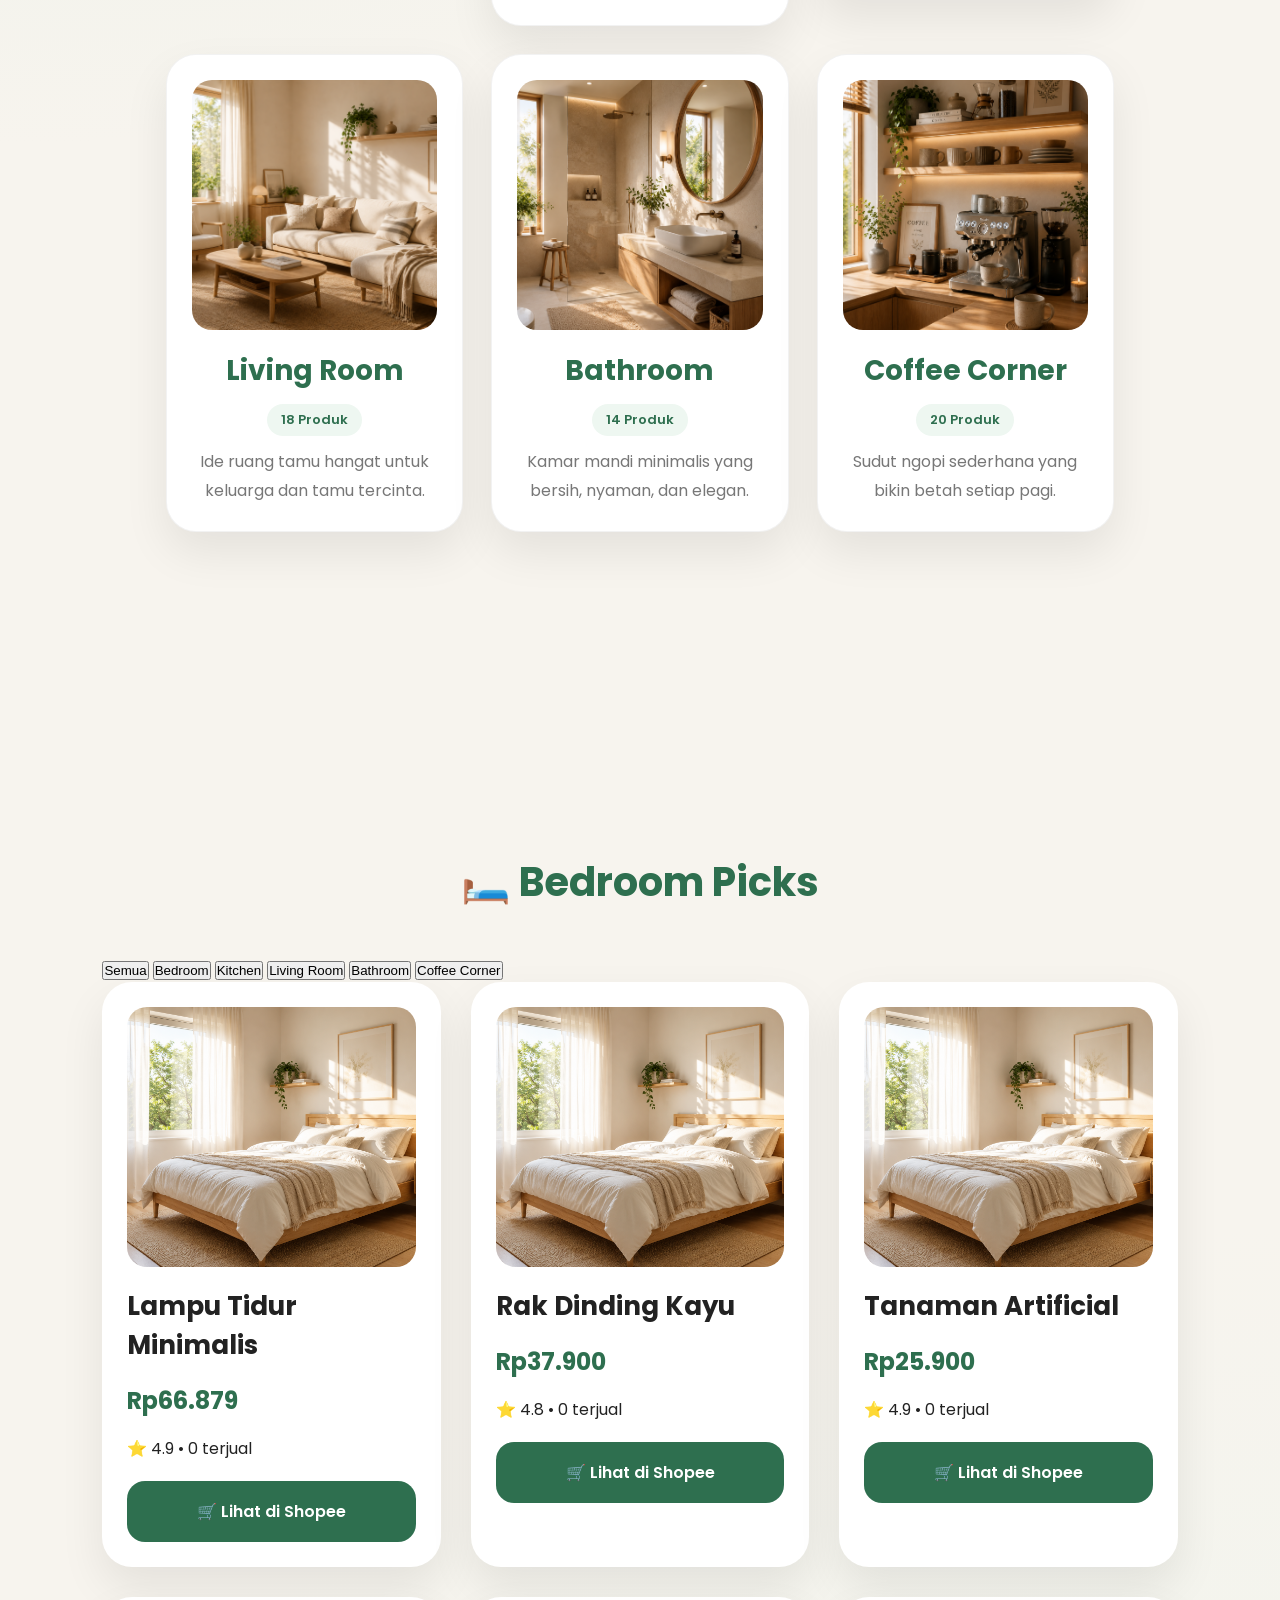
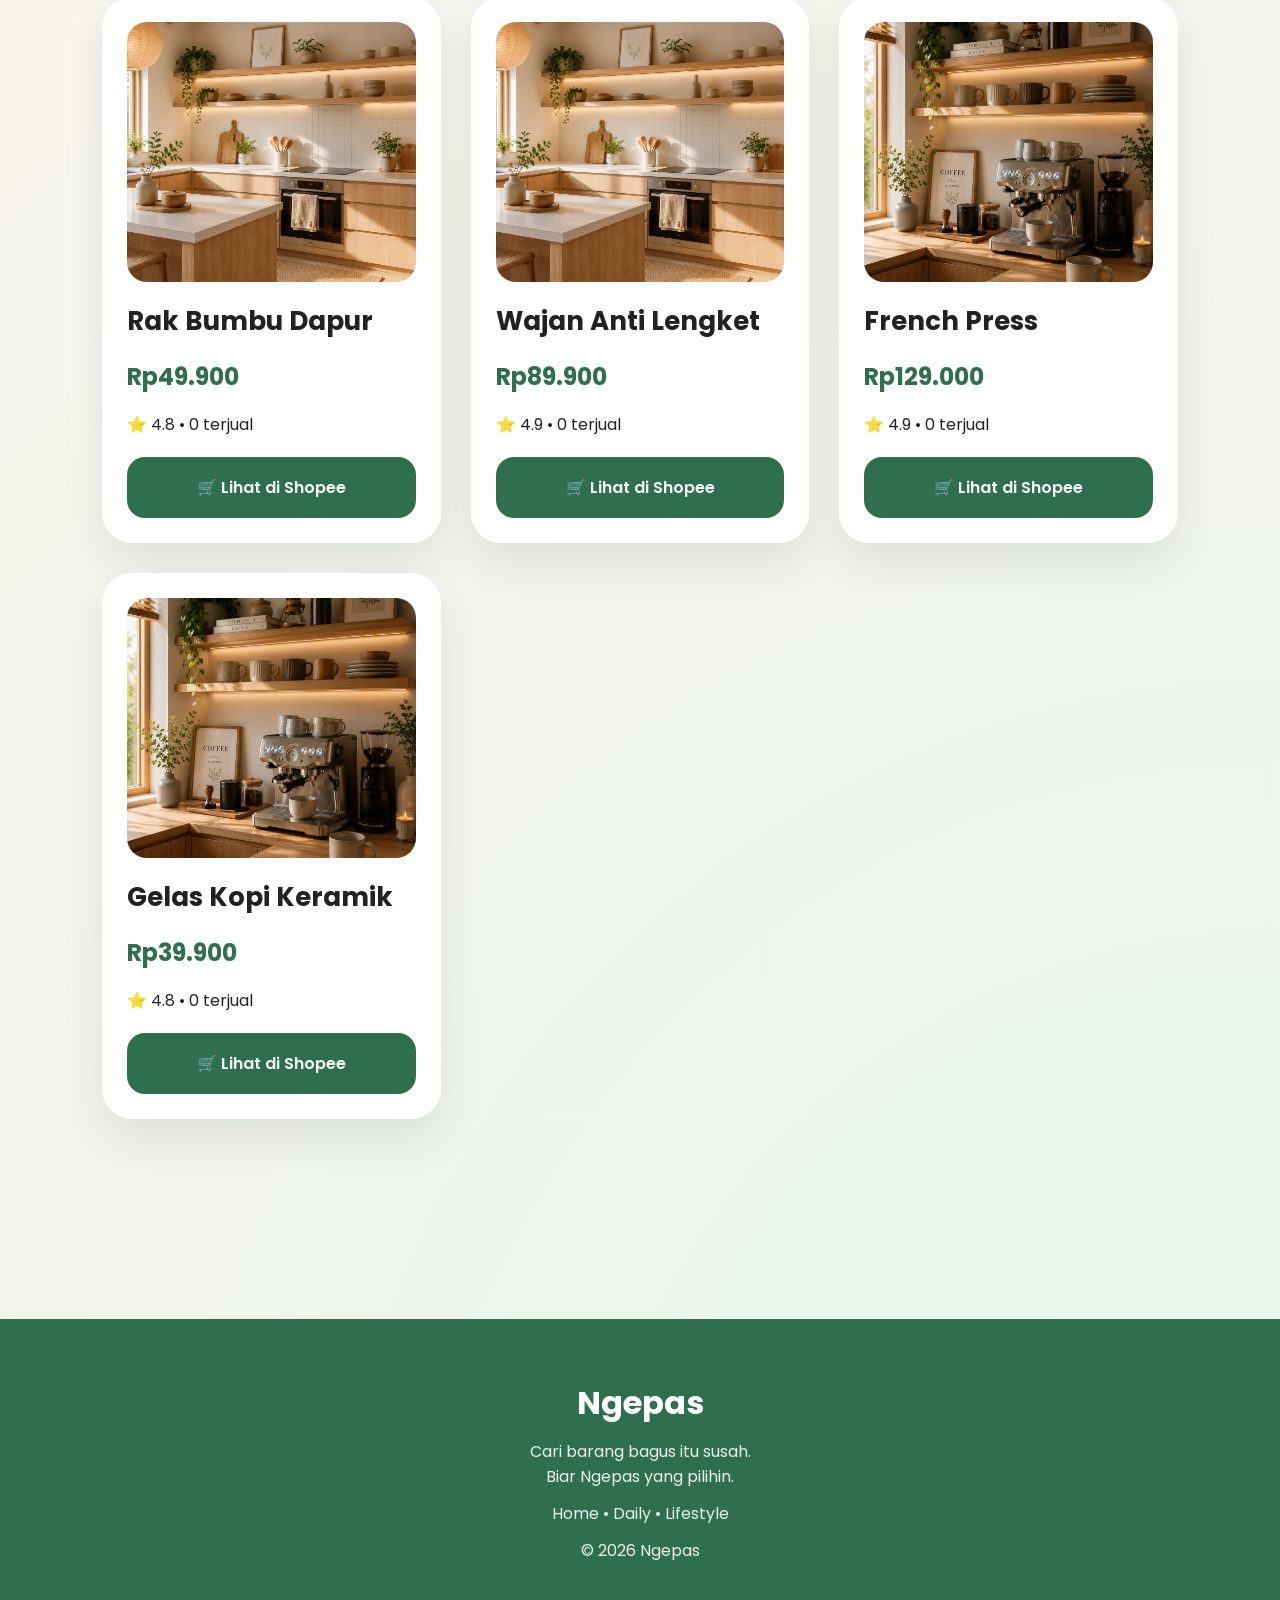
==== commit 0f8c6207: "Checkpoint 0.6 - Sprint Category System" ====
--- a/index.html
+++ b/index.html
@@ -254,7 +254,11 @@
     <h2 class="section-title">
         🛏️ Bedroom Picks
     </h2>
-
+<!-- CATEGORY FILTER -->
+
+<div class="category-filter" id="category-filter">
+
+</div>
     <div id="product-list">
 
     </div>
@@ -287,7 +291,7 @@
 </footer>
 
 <script src="js/products.js"></script>
-<script src="js/event.js"></script>
+<script src="js/categories.js"></script>
 <script src="js/main.js"></script>
 
 </body>
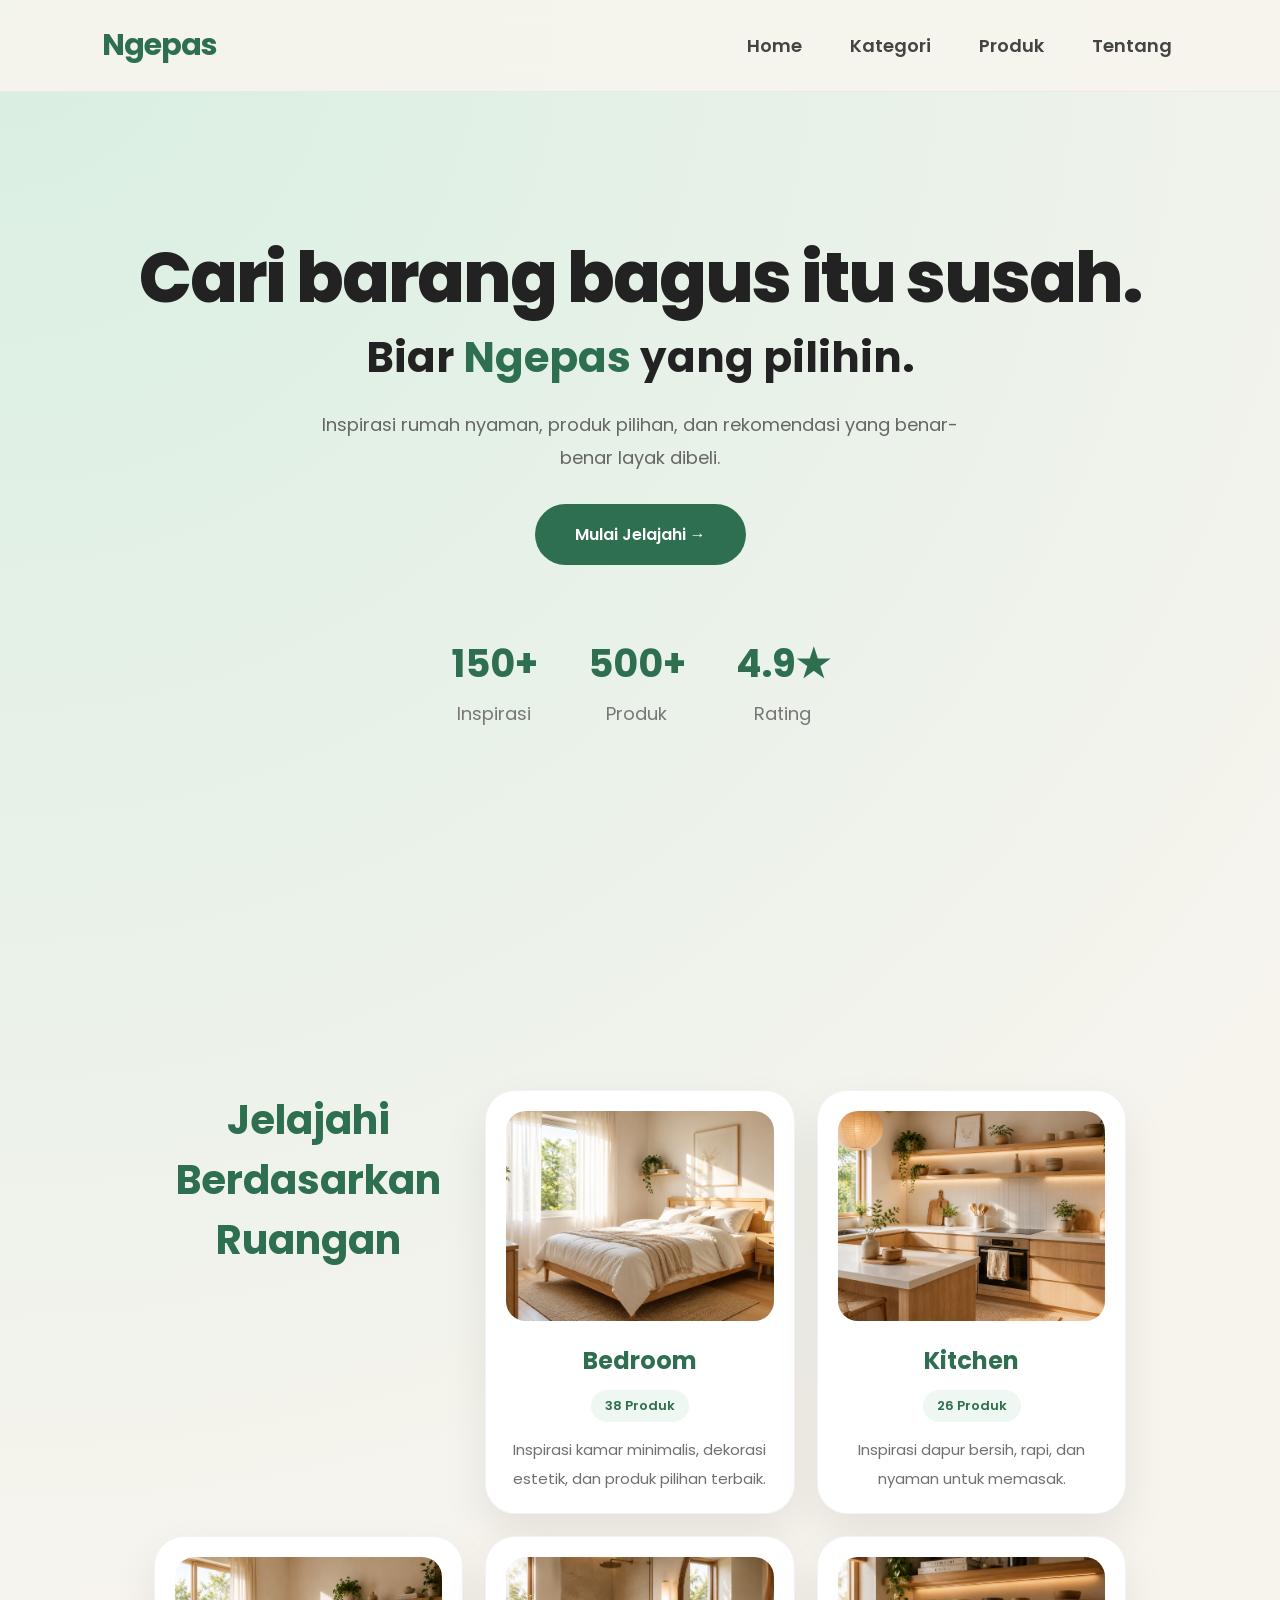
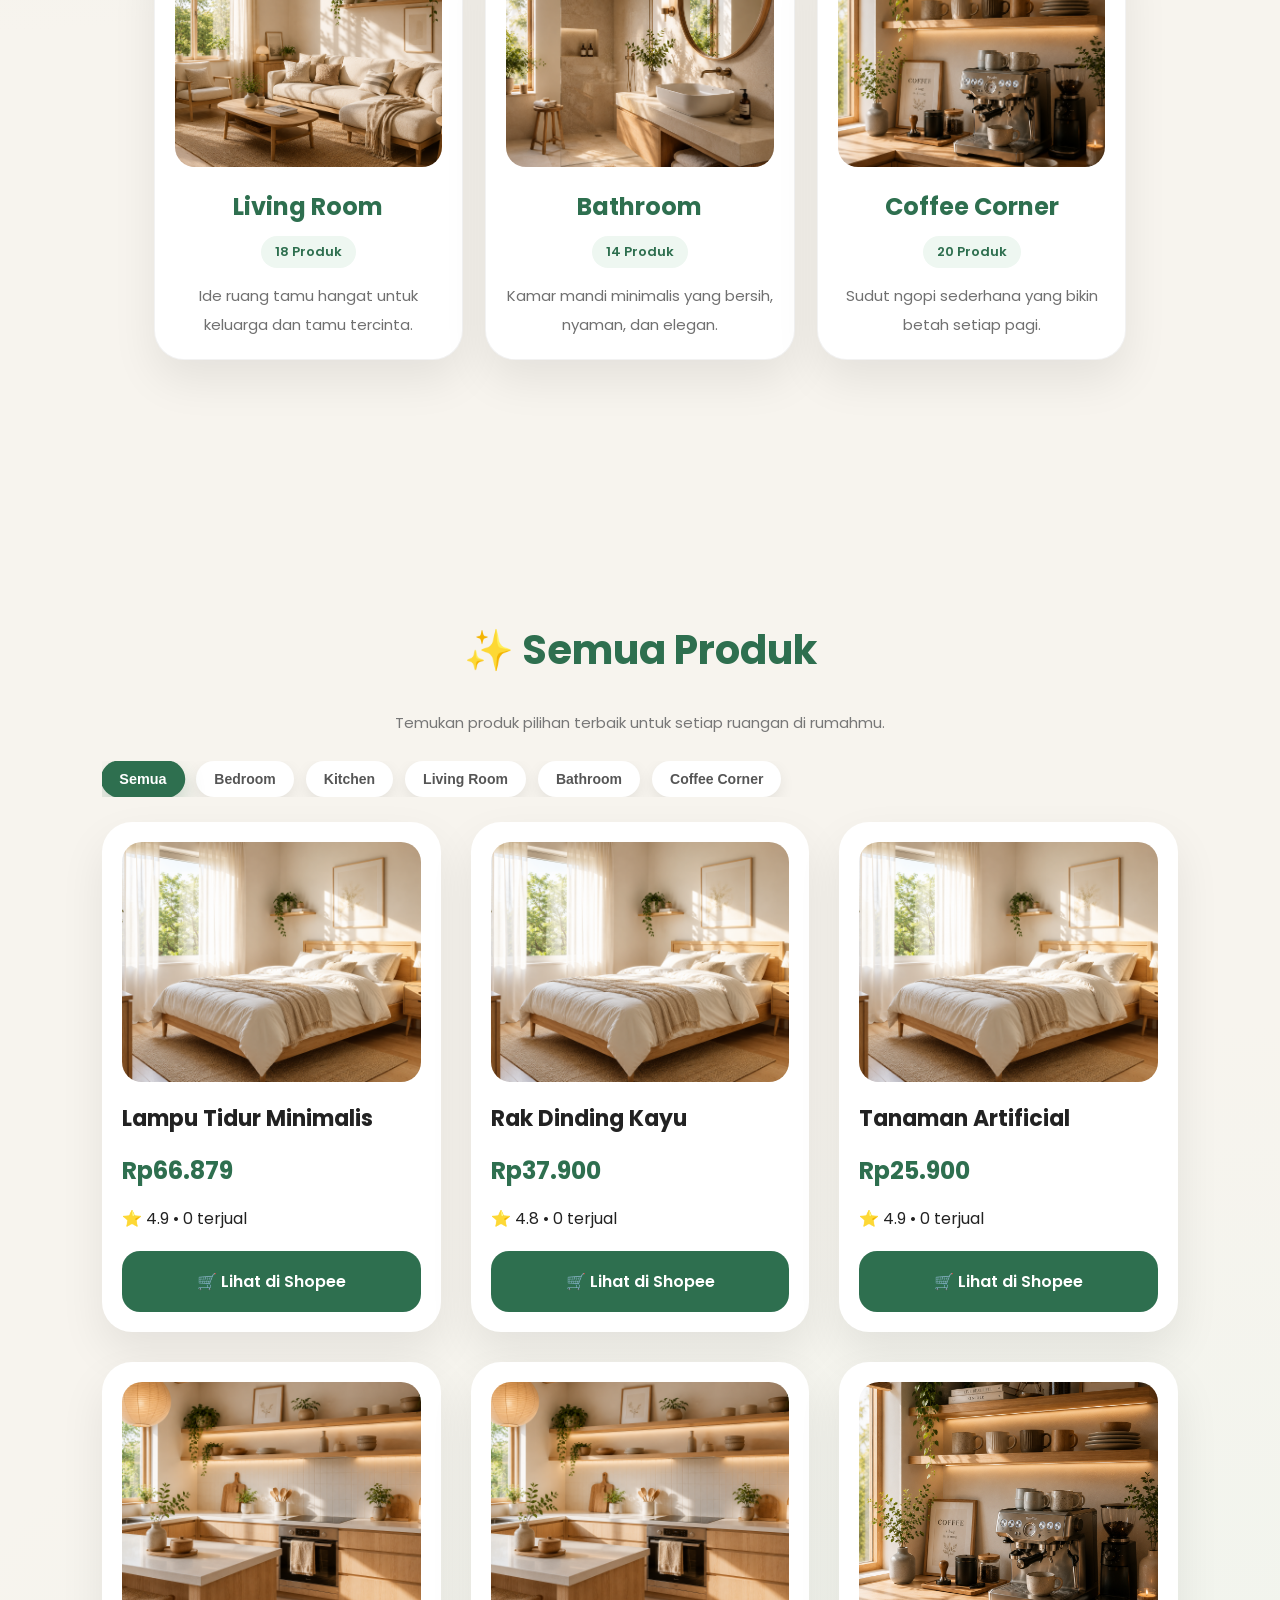
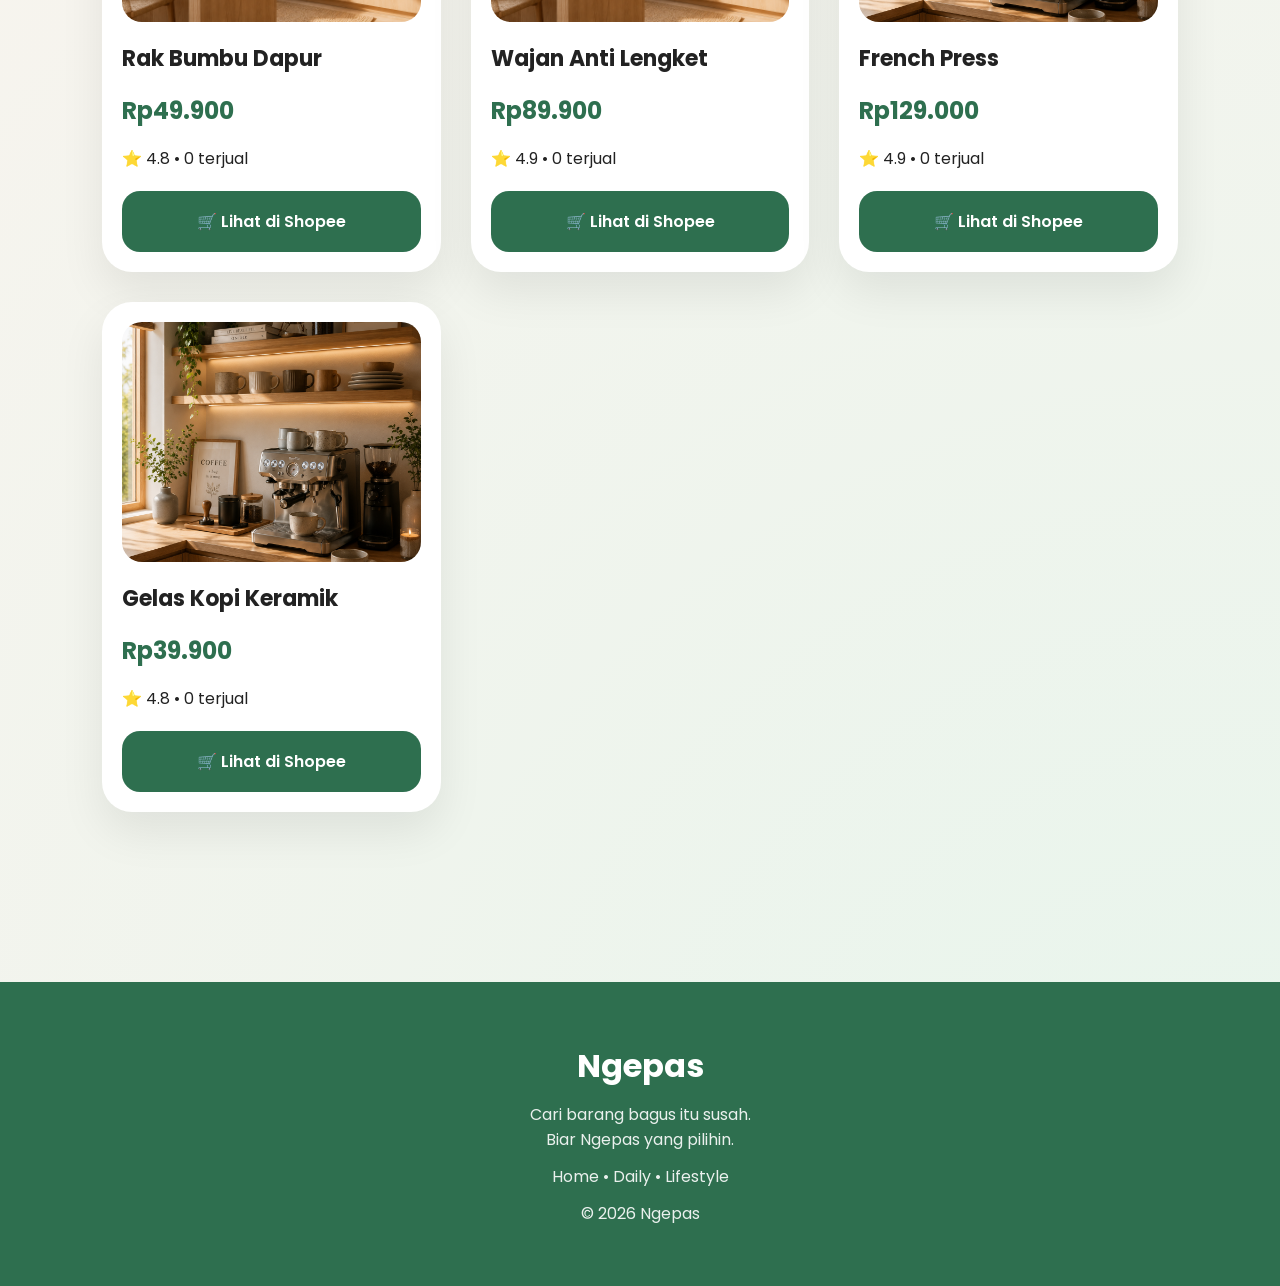
==== commit 0f38db93: "Checkpoint 0.7 products categories" ====
--- a/index.html
+++ b/index.html
@@ -251,9 +251,21 @@
 
 <section id="bedroom-products" class="products">
 
-    <h2 class="section-title">
-        🛏️ Bedroom Picks
-    </h2>
+    <h2
+class="section-title"
+id="product-title">
+
+✨ Semua Produk
+
+</h2>
+
+<p
+class="section-subtitle"
+id="product-subtitle">
+
+Temukan produk pilihan terbaik untuk setiap ruangan di rumahmu.
+
+</p>
 <!-- CATEGORY FILTER -->
 
 <div class="category-filter" id="category-filter">
